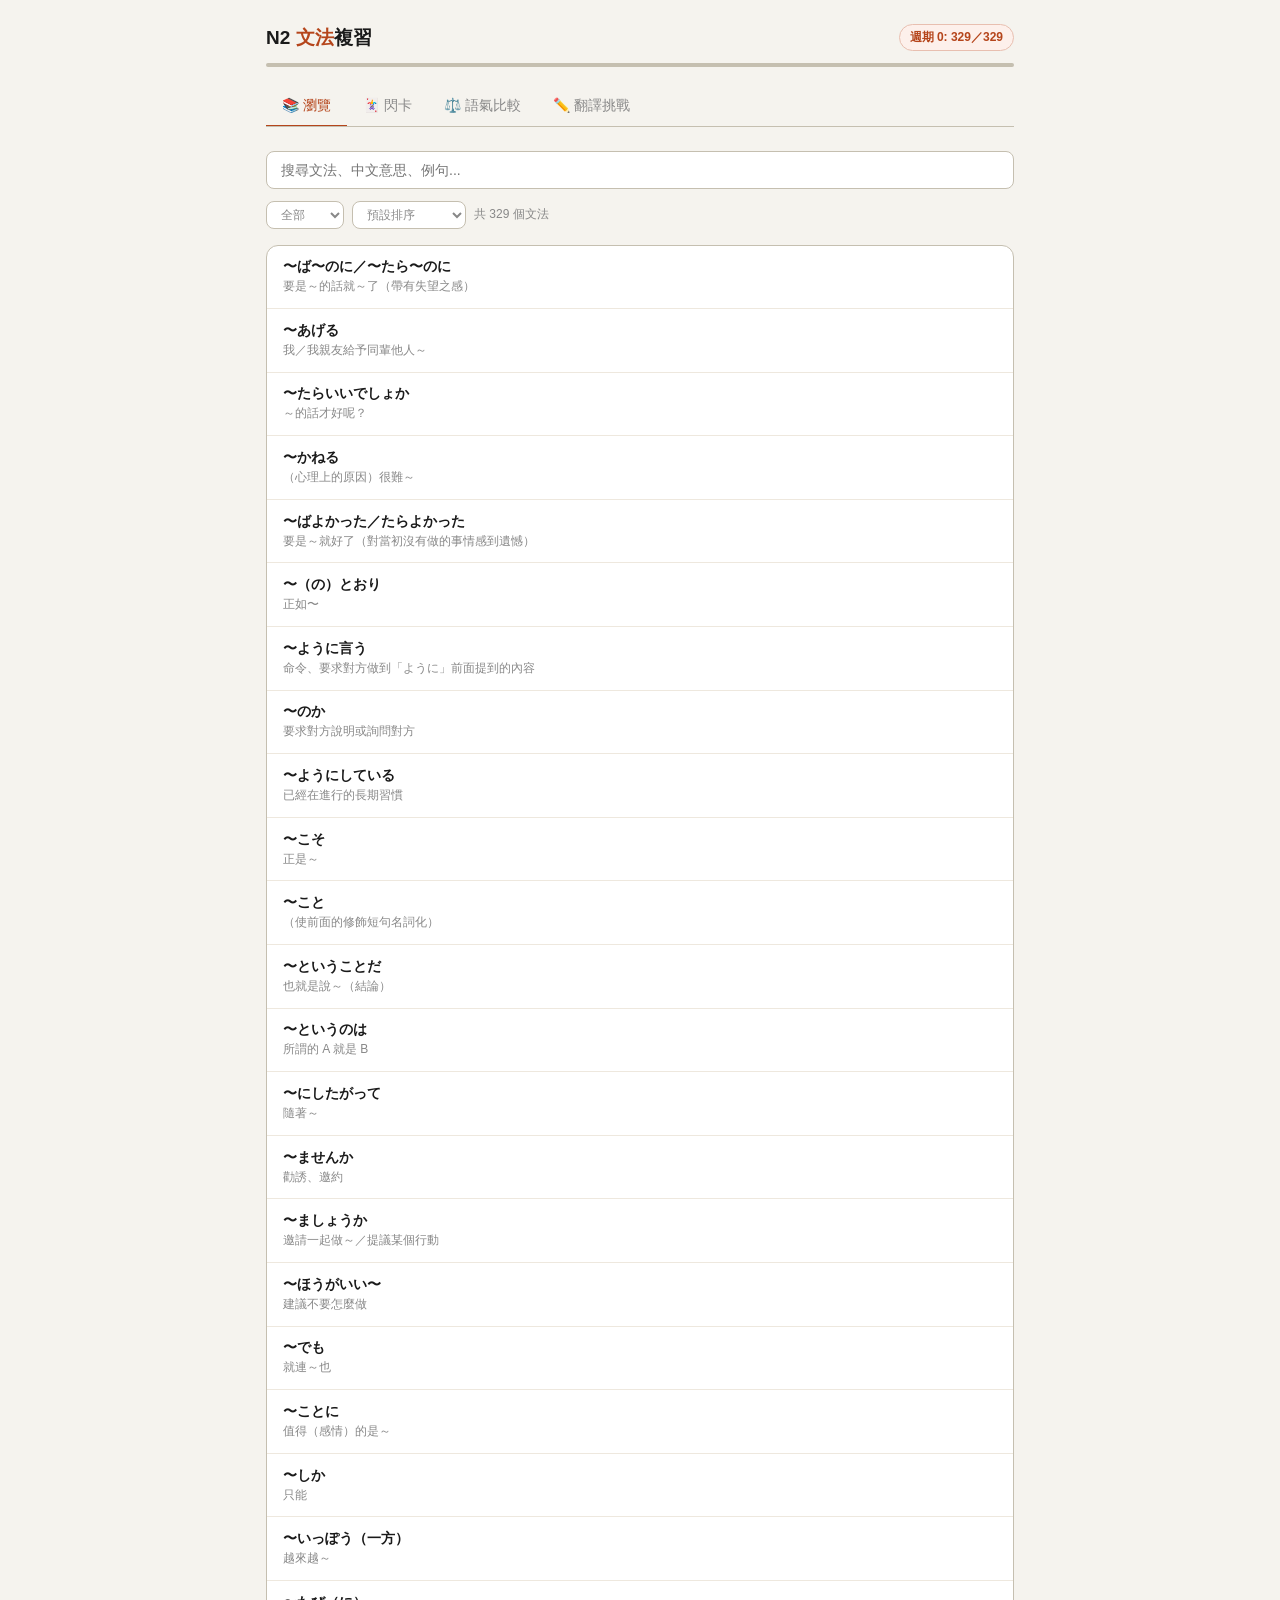
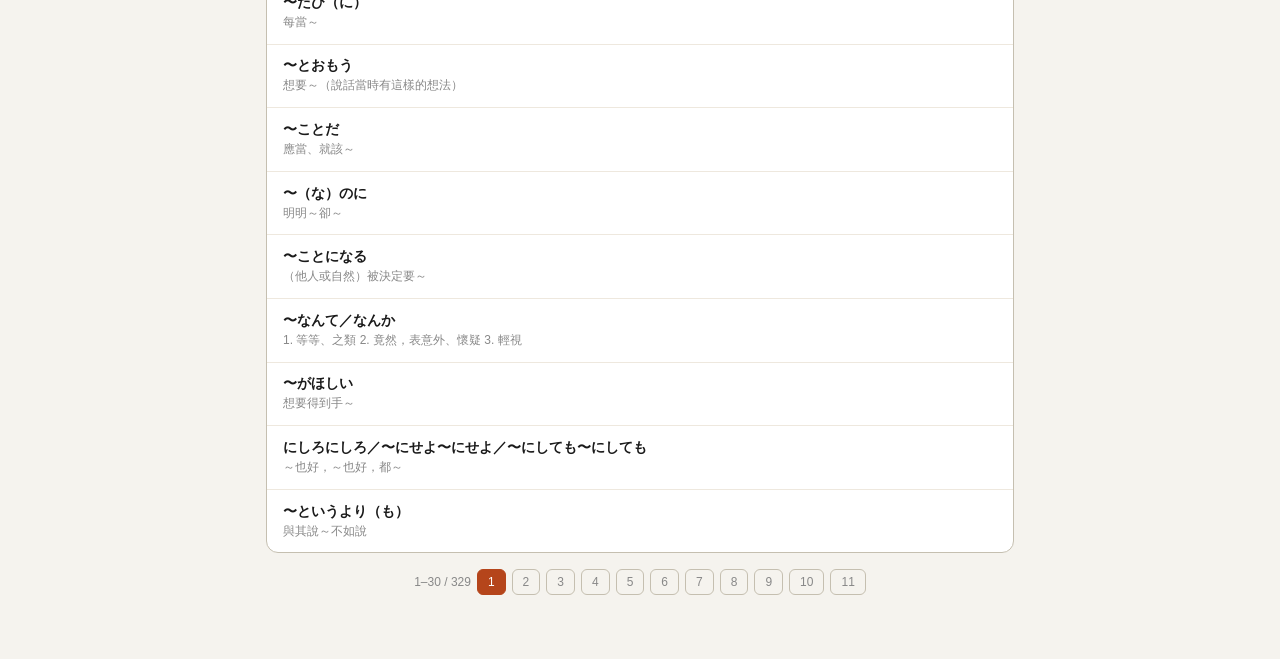
==== docs/index.html @ 13b5da2e "chore: move public to docs for ghpages" ====
<!doctype html>
<html lang="zh-TW">
  <head>
    <meta charset="UTF-8" />
    <meta name="viewport" content="width=device-width, initial-scale=1.0" />
    <title>JLPT N2 文法複習 - 瀏覽</title>
    <link rel="stylesheet" href="styles.css" />
  </head>
  <body>
    <div id="app"></div>
    <script src="../src/grammar-data.js"></script>
    <script src="../src/compare-pairs.js"></script>
    <script src="../src/shared-state.js"></script>
    <script src="../src/header-nav.js"></script>
    <script>
      const PAGE_SIZE = 30;
      let cycles = MemoryState.load();
      let searchQ = "";
      let filterMem = "all";
      let sortBy = "id"; // id, cycle_asc, cycle_desc
      let browseOffset = 0;
      let activeDetail = null;

      initHeaderNav("browse");
      updateProgress();

      function saveCycles() {
        MemoryState.save(cycles);
      }

      function getFiltered() {
        let filtered = GRAMMAR_DB.filter((g) => {
          const q = searchQ.toLowerCase();
          const matchQ =
            !q ||
            g.grammar.includes(q) ||
            g.meaning.includes(q) ||
            (g.example_zh || "").includes(q) ||
            (g.example_jp || "").includes(q);
          const cycle = MemoryState.getCycle(g.id, cycles);
          const matchMem =
            filterMem === "all" ||
            (filterMem === "yes" && cycle > 0) ||
            (filterMem === "no" && cycle === 0);
          return matchQ && matchMem;
        });

        // Sort by cycle
        if (sortBy === "cycle_asc") {
          filtered.sort((a, b) => {
            const cycleA = MemoryState.getCycle(a.id, cycles);
            const cycleB = MemoryState.getCycle(b.id, cycles);
            return cycleA - cycleB;
          });
        } else if (sortBy === "cycle_desc") {
          filtered.sort((a, b) => {
            const cycleA = MemoryState.getCycle(a.id, cycles);
            const cycleB = MemoryState.getCycle(b.id, cycles);
            return cycleB - cycleA;
          });
        }

        return filtered;
      }

      function renderBrowse() {
        if (activeDetail) {
          showDetail(activeDetail);
          return;
        }
        const el = document.getElementById("tab-content");
        const filtered = getFiltered();
        const totalPages = Math.ceil(filtered.length / PAGE_SIZE);
        const page = Math.floor(browseOffset / PAGE_SIZE);
        const slice = filtered.slice(browseOffset, browseOffset + PAGE_SIZE);

        el.innerHTML = `
    <div class="search-wrap">
      <input class="search-box" placeholder="搜尋文法、中文意思、例句..." oninput="searchQ=this.value;browseOffset=0;renderBrowse()" value="${searchQ.replace(/"/g, "&quot;")}">
      ${searchQ ? `<button class="search-clear" onclick="searchQ='';browseOffset=0;renderBrowse()">✕</button>` : ""}
    </div>
    <div class="filter-row">
      <select class="select-sm" onchange="filterMem=this.value;browseOffset=0;renderBrowse()">
        <option value="all" ${filterMem === "all" ? "selected" : ""}>全部</option>
        <option value="no" ${filterMem === "no" ? "selected" : ""}>未記住</option>
        <option value="yes" ${filterMem === "yes" ? "selected" : ""}>已記住</option>
      </select>
      <select class="select-sm" onchange="sortBy=this.value;browseOffset=0;renderBrowse()">
        <option value="id" ${sortBy === "id" ? "selected" : ""}>預設排序</option>
        <option value="cycle_asc" ${sortBy === "cycle_asc" ? "selected" : ""}>週期：低→高</option>
        <option value="cycle_desc" ${sortBy === "cycle_desc" ? "selected" : ""}>週期：高→低</option>
      </select>
      <span class="filter-count">共 ${filtered.length} 個文法</span>
    </div>
    <div class="card" style="padding:0;overflow:hidden">
      <div class="grammar-list">
        ${slice
          .map((g) => {
            const cycle = MemoryState.getCycle(g.id, cycles);
            return `
          <div class="grammar-item" onclick="activeDetail=${g.id};renderBrowse()">
            <div>
              <div class="grammar-item-name">${esc(g.grammar)}</div>
              <div class="grammar-item-meaning">${esc(g.meaning)}</div>
            </div>
            ${cycle > 0 ? `<span class="mem-badge">週期 ${cycle}</span>` : ""}
          </div>`;
          })
          .join("")}
      </div>
    </div>
    ${totalPages > 1 ? renderPager(page, totalPages, filtered.length) : ""}
  `;
      }

      function renderPager(page, total, count) {
        const start = page * PAGE_SIZE + 1;
        const end = Math.min((page + 1) * PAGE_SIZE, count);
        let btns = "";
        for (let i = 0; i < total; i++) {
          btns += `<button class="pager-btn ${i === page ? "active" : ""}" onclick="browseOffset=${i * PAGE_SIZE};renderBrowse()">${i + 1}</button>`;
        }
        return `<div class="pager"><span class="pager-info">${start}–${end} / ${count}</span>${btns}</div>`;
      }

      function showDetail(id) {
        const g = GRAMMAR_DB.find((x) => x.id === id);
        if (!g) return;
        const cycle = MemoryState.getCycle(id, cycles);
        document.getElementById("tab-content").innerHTML = `
    <button class="btn btn-ghost" onclick="activeDetail=null;renderBrowse()">← 返回列表</button>
    <div class="card" style="margin-top:.75rem">
      <div class="section-label">文法</div>
      <div class="grammar-title">${esc(g.grammar)}</div>
      <div class="meaning">${esc(g.meaning)}</div>
      <div class="tags">${g.prefix.map((p) => `<span class="tag">${esc(p)}</span>`).join("")}</div>
      ${g.supplement ? `<div class="supplement">${esc(g.supplement)}</div>` : ""}
      ${g.page ? `<div style="margin-top:.75rem;font-size:var(--font-xs);color:var(--color-text-muted)">文法比較辭典 p.${g.page}</div>` : ""}
    </div>
    <div class="card">
      <div class="section-label">例句</div>
      <div class="example-jp">${esc(g.example_jp)}</div>
      ${g.example_zh ? `<div class="example-zh">${esc(g.example_zh)}</div>` : ""}
    </div>
    <div style="display:flex;gap:var(--space-md);margin-top:1rem;flex-wrap:wrap">
      ${cycle > 0 ? `<button class="btn" onclick="forgetGrammar(${id})">忘記（- 週期）</button>` : ""}
      <button class="btn btn-primary" onclick="memorizeGrammar(${id})">記住（+ 週期）</button>
      ${cycle > 0 ? `<span style="font-size:var(--font-sm);color:var(--color-text-secondary);display:flex;align-items:center;margin-left:var(--space-md)">目前週期：<strong style="margin-left:var(--space-sm);color:var(--color-primary-500)">${cycle}</strong></span>` : ""}
    </div>
  `;
      }

      function memorizeGrammar(id) {
        cycles = MemoryState.incrementCycle(id, cycles);
        saveCycles();
        updateProgress();
        showDetail(id);
      }

      function forgetGrammar(id) {
        cycles = MemoryState.decrementCycle(id, cycles);
        saveCycles();
        updateProgress();
        showDetail(id);
      }

      function esc(s) {
        return String(s || "")
          .replace(/&/g, "&amp;")
          .replace(/</g, "&lt;")
          .replace(/>/g, "&gt;")
          .replace(/"/g, "&quot;");
      }

      updateProgress();
      renderBrowse();
    </script>
  </body>
</html>
---- docs/styles.css ----
/* Font Size Tokens (TailwindCSS aligned) */
:root {
  /* Font Sizes */
  --font-xs: 12px;
  --font-sm: 14px;
  --font-base: 16px;
  --font-lg: 18px;
  --font-xl: 20px;
  --font-3xl: 30px;

  /* Spacing Tokens */
  --space-sm: 4px;
  --space-md: 8px;
  --space-xl: 16px;
  --space-2xl: 24px;

  /* Colors - Neutral */
  --color-neutral-50: #faf8f4;
  --color-neutral-100: #f5f3ee;
  --color-neutral-200: #eee8de;
  --color-neutral-300: #e8e2d6;
  --color-neutral-400: #ddd8cc;
  --color-neutral-500: #c5bfb0;
  --color-neutral-600: #999;
  --color-neutral-700: #888;
  --color-neutral-800: #555;
  --color-neutral-900: #1a1a1a;

  /* Colors - Primary (Rust/Brown) */
  --color-primary-50: #fdf8f3;
  --color-primary-100: #fdf0eb;
  --color-primary-200: #f5d4c3;
  --color-primary-300: #e8bfb0;
  --color-primary-500: #b5451b;
  --color-primary-600: #9e3a17;

  /* Colors - Success (Green) */
  --color-success-50: #e8f5e9;
  --color-success-200: #c8e6c9;
  --color-success-500: #4caf50;
  --color-success-600: #2e7d32;
  --color-success-700: #1b5e20;

  /* Colors - Error (Red) */
  --color-error-50: #ffebee;
  --color-error-500: #ef5350;
  --color-error-700: #b71c1c;

  /* Colors - Base */
  --color-white: #fff;
  --color-black: #000;

  /* Special colors */
  --color-border: var(--color-neutral-500);
  --color-border-light: var(--color-neutral-200);
  --color-bg-primary: var(--color-white);
  --color-bg-secondary: var(--color-neutral-100);
  --color-text-primary: var(--color-neutral-900);
  --color-text-secondary: var(--color-neutral-700);
  --color-text-muted: var(--color-neutral-600);
}

* {
  box-sizing: border-box;
  margin: 0;
  padding: 0;
}
body {
  font-family: "Noto Sans TC", "Helvetica Neue", Arial, sans-serif;
  background: var(--color-neutral-100);
  color: var(--color-text-primary);
  min-height: 100vh;
}
#app {
  max-width: 780px;
  margin: 0 auto;
  padding: 1.5rem 1rem 4rem;
}
.header {
  display: flex;
  align-items: center;
  justify-content: space-between;
  margin-bottom: 0.75rem;
}
.logo {
  font-size: 19px;
  font-weight: 700;
  color: var(--color-text-primary);
}
.logo span {
  color: var(--color-primary-500);
}
.badge {
  font-size: var(--font-xs);
  background: var(--color-primary-100);
  color: var(--color-primary-500);
  padding: 4px 10px;
  border-radius: 20px;
  border: 1px solid var(--color-primary-300);
  font-weight: 600;
}
.progress-bar {
  height: 4px;
  background: var(--color-neutral-500);
  border-radius: 2px;
  overflow: hidden;
  margin-bottom: 1.25rem;
}
.progress-fill {
  height: 100%;
  background: var(--color-primary-500);
  border-radius: 2px;
  transition: width 0.4s;
}
.tabs {
  display: flex;
  border-bottom: 1.5px solid var(--color-neutral-500);
  margin-bottom: 1.5rem;
  overflow-x: auto;
  gap: 0;
}
.tab {
  padding: 10px 16px;
  font-size: var(--font-sm);
  cursor: pointer;
  border: none;
  background: none;
  color: var(--color-text-secondary);
  border-bottom: 2.5px solid transparent;
  margin-bottom: -1.5px;
  transition: all 0.15s;
  white-space: nowrap;
  font-weight: 500;
  font-family: inherit;
  text-decoration: none;
}
.tab.active {
  color: var(--color-primary-500);
  border-bottom-color: var(--color-primary-500);
}
.tab:hover:not(.active) {
  color: var(--color-neutral-800);
}
.card {
  background: var(--color-bg-primary);
  border: 1px solid var(--color-border);
  border-radius: 12px;
  padding: 1.25rem;
}
.card + .card {
  margin-top: 1rem;
}
.section-label {
  font-size: var(--font-xs);
  text-transform: uppercase;
  color: var(--color-text-muted);
  margin-bottom: 0.5rem;
  font-weight: 600;
}
.grammar-title {
  font-size: var(--font-2xl);
  font-weight: 700;
  color: var(--color-text-primary);
  margin-bottom: 0.4rem;
}
.meaning {
  font-size: var(--font-base);
  color: var(--color-primary-500);
  font-weight: 600;
  margin-bottom: 0.75rem;
}
.example-jp {
  font-size: 15px;
  color: var(--color-text-primary);
  line-height: 1.9;
  margin-bottom: 0.3rem;
}
.example-zh {
  font-size: var(--font-sm);
  color: var(--color-text-secondary);
  line-height: 1.6;
}
.tags {
  display: flex;
  gap: 5px;
  flex-wrap: wrap;
  margin-top: 0.75rem;
}
.tag {
  font-size: var(--font-xs);
  padding: 3px 9px;
  border-radius: 12px;
  background: var(--color-neutral-50);
  color: var(--color-text-secondary);
  border: 1px solid var(--color-border);
}
button {
  cursor: pointer;
  font-family: inherit;
}
.btn {
  padding: 8px 16px;
  border-radius: 8px;
  border: 1px solid var(--color-border);
  background: none;
  font-size: var(--font-sm);
  color: var(--color-text-secondary);
  transition: all 0.15s;
}
.btn:hover {
  background: var(--color-neutral-50);
  color: var(--color-text-primary);
}
.btn-primary {
  background: var(--color-primary-500);
  color: var(--color-white);
  border-color: var(--color-primary-500);
}
.btn-primary:hover {
  background: var(--color-primary-600);
  color: var(--color-white);
}
.btn-sm {
  padding: 5px 12px;
  font-size: var(--font-xs);
}
.btn-ghost {
  border-color: transparent;
  color: var(--color-primary-500);
  padding-left: 0;
}
.btn-ghost:hover {
  background: none;
  text-decoration: underline;
}
.search-wrap {
  position: relative;
  margin-bottom: 0.75rem;
}
.search-box {
  width: 100%;
  padding: 10px 36px 10px 14px;
  border-radius: 8px;
  border: 1px solid var(--color-border);
  background: var(--color-bg-primary);
  color: var(--color-text-primary);
  font-size: var(--font-sm);
  outline: none;
  font-family: inherit;
}
.search-box:focus {
  border-color: var(--color-primary-500);
}
.search-clear {
  position: absolute;
  right: 10px;
  top: 50%;
  transform: translateY(-50%);
  background: none;
  border: none;
  color: var(--color-neutral-500);
  font-size: var(--font-base);
  cursor: pointer;
  padding: 2px 6px;
}
.filter-row {
  display: flex;
  gap: 8px;
  align-items: center;
  margin-bottom: 1rem;
  flex-wrap: wrap;
}
.filter-count {
  font-size: var(--font-xs);
  color: var(--color-text-secondary);
}
.select-sm {
  padding: 5px 10px;
  border-radius: 8px;
  border: 1px solid var(--color-border);
  background: var(--color-bg-primary);
  color: var(--color-text-secondary);
  font-size: var(--font-xs);
  outline: none;
  font-family: inherit;
}
.grammar-list {
  display: flex;
  flex-direction: column;
}
.grammar-item {
  padding: 0.8rem 1rem;
  border-bottom: 1px solid var(--color-border-light);
  cursor: pointer;
  transition: background 0.1s;
  display: flex;
  align-items: center;
  justify-content: space-between;
  gap: 0.5rem;
}
.grammar-item:last-child {
  border-bottom: none;
}
.grammar-item:hover {
  background: var(--color-primary-50);
}
.grammar-item-name {
  font-size: var(--font-sm);
  font-weight: 700;
  color: var(--color-text-primary);
}
.grammar-item-meaning {
  font-size: var(--font-xs);
  color: var(--color-text-secondary);
  margin-top: 2px;
}
.mem-badge {
  font-size: 10px;
  padding: 2px 7px;
  border-radius: 10px;
  background: linear-gradient(135deg, var(--color-success-50) 0%, var(--color-success-200) 100%);
  color: var(--color-success-600);
  border: 1px solid var(--color-success-200);
  font-weight: 600;
  white-space: nowrap;
  flex-shrink: 0;
}
.supplement {
  margin-top: 0.75rem;
  font-size: var(--font-sm);
  color: var(--color-text-secondary);
  padding: 0.75rem 1rem;
  background: var(--color-neutral-50);
  border-radius: 8px;
  border-left: 3px solid var(--color-border);
  line-height: 1.7;
  white-space: pre-wrap;
}
/* flashcard */
.fc-card {
  background: var(--color-bg-primary);
  border: 1px solid var(--color-border);
  border-radius: 12px;
  padding: 2rem;
  margin-bottom: 1rem;
  display: flex;
  flex-direction: column;
  align-items: center;
  text-align: center;
}
.fc-body {
  width: 100%;
  margin-top: 1.25rem;
  position: relative;
}
.fc-answer {
  visibility: hidden;
  opacity: 0;
  pointer-events: none;
  transition: opacity 0.2s ease;
  text-align: left;
}
.fc-answer.open {
  visibility: visible;
  opacity: 1;
  pointer-events: auto;
}
.fc-btn-wrap {
  position: absolute;
  top: 0;
  left: 0;
  right: 0;
  display: flex;
  justify-content: center;
  transition: opacity 0.2s ease;
}
.fc-btn-wrap.hidden {
  opacity: 0;
  pointer-events: none;
}
.fc-divider {
  width: 100%;
  border: none;
  border-top: 1px solid var(--color-border-light);
  margin: 0 0 1.25rem 0;
}
/* grid */
.grid2 {
  display: grid;
  grid-template-columns: 1fr 1fr;
  gap: 10px;
  margin-bottom: 1rem;
}
@media (max-width: 500px) {
  .grid2 {
    grid-template-columns: 1fr;
  }
}
.stat {
  text-align: center;
  padding: 1rem 0.5rem;
  background: var(--color-bg-primary);
  border: 1px solid var(--color-border);
  border-radius: 10px;
}
.stat-num {
  font-size: var(--font-2xl);
  font-weight: 700;
  color: var(--color-text-primary);
}
.stat-label {
  font-size: var(--font-xs);
  color: var(--color-text-secondary);
  margin-top: 3px;
}
/* compare */
.compare-card {
  padding: 1rem;
  border-radius: 12px;
  border: 1px solid var(--color-border);
  background: var(--color-bg-primary);
}
.nuance-box {
  background: var(--color-primary-100);
  border-left: 3px solid var(--color-primary-500);
  padding: 0.75rem 1rem;
  border-radius: 0 8px 8px 0;
  font-size: var(--font-sm);
  color: var(--color-text-secondary);
  line-height: 1.7;
  margin-top: 0.75rem;
}
.select-input {
  padding: 8px 12px;
  border-radius: 8px;
  border: 1px solid var(--color-border);
  background: var(--color-bg-primary);
  color: var(--color-text-primary);
  font-size: var(--font-sm);
  outline: none;
  font-family: inherit;
  max-width: 100%;
}
/* quiz */
.quiz-option {
  display: block;
  width: 100%;
  padding: 12px 16px;
  border-radius: 8px;
  border: 1px solid var(--color-border);
  font-size: var(--font-sm);
  color: var(--color-text-secondary);
  margin-bottom: 8px;
  transition: all 0.15s;
  text-align: left;
  background: var(--color-bg-primary);
  font-family: inherit;
}
.quiz-option:hover:not(:disabled) {
  border-color: var(--color-primary-500);
  color: var(--color-text-primary);
  background: var(--color-primary-100);
}
.quiz-option.correct {
  background: var(--color-success-50);
  border-color: var(--color-success-500);
  color: var(--color-success-700);
  font-weight: 600;
}
.quiz-option.wrong {
  background: var(--color-error-50);
  border-color: var(--color-error-500);
  color: var(--color-error-700);
}
.quiz-option:disabled {
  cursor: default;
}
.result-box {
  background: var(--color-primary-100);
  border-left: 3px solid var(--color-primary-500);
  padding: 0.75rem 1rem;
  border-radius: 0 8px 8px 0;
  font-size: var(--font-sm);
  color: var(--color-text-secondary);
  line-height: 1.7;
  margin-top: 1rem;
}
/* pagination */
.pager {
  display: flex;
  gap: 6px;
  align-items: center;
  justify-content: center;
  margin-top: 1rem;
  flex-wrap: wrap;
}
.pager-btn {
  padding: 5px 10px;
  border-radius: 6px;
  border: 1px solid var(--color-border);
  background: none;
  font-size: var(--font-xs);
  color: var(--color-text-secondary);
  cursor: pointer;
  font-family: inherit;
}
.pager-btn:hover {
  background: var(--color-neutral-50);
}
.pager-btn.active {
  background: var(--color-primary-500);
  color: var(--color-white);
  border-color: var(--color-primary-500);
}
.pager-info {
  font-size: var(--font-xs);
  color: var(--color-text-secondary);
}
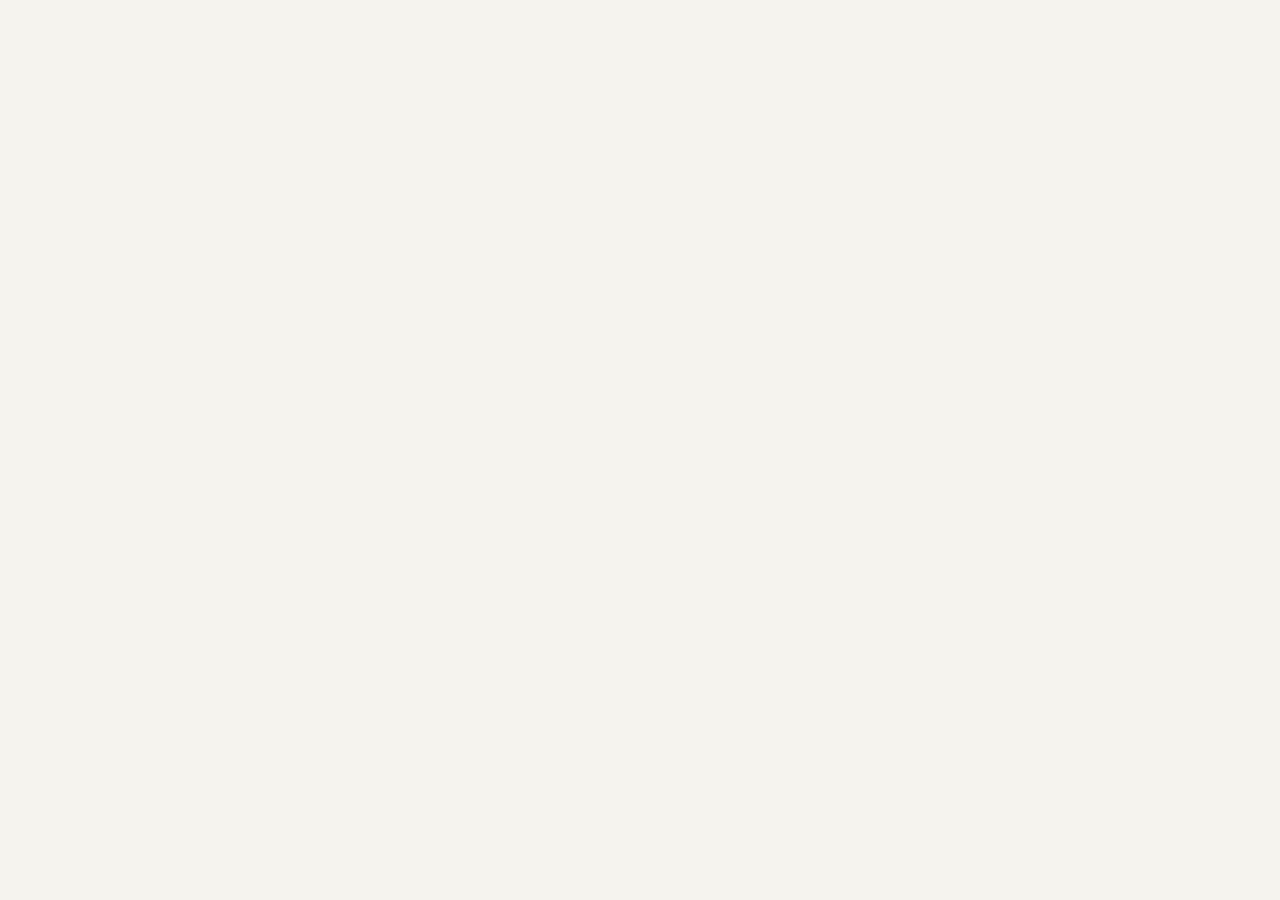
==== commit abd8ae26: "fix: fix incorrect route" ====
--- a/docs/index.html
+++ b/docs/index.html
@@ -8,10 +8,10 @@
   </head>
   <body>
     <div id="app"></div>
-    <script src="../src/grammar-data.js"></script>
-    <script src="../src/compare-pairs.js"></script>
-    <script src="../src/shared-state.js"></script>
-    <script src="../src/header-nav.js"></script>
+    <script src="/JLPT-grammar-reviewer/src/grammar-data.js"></script>
+    <script src="/JLPT-grammar-reviewer/src/compare-pairs.js"></script>
+    <script src="/JLPT-grammar-reviewer/src/shared-state.js"></script>
+    <script src="/JLPT-grammar-reviewer/src/header-nav.js"></script>
     <script>
       const PAGE_SIZE = 30;
       let cycles = MemoryState.load();
@@ -35,8 +35,8 @@
             !q ||
             g.grammar.includes(q) ||
             g.meaning.includes(q) ||
-            (g.example_zh || "").includes(q) ||
-            (g.example_jp || "").includes(q);
+            (g.examples[0]?.zh || "").includes(q) ||
+            (g.examples[0]?.jp || "").includes(q);
           const cycle = MemoryState.getCycle(g.id, cycles);
           const matchMem =
             filterMem === "all" ||
@@ -139,8 +139,8 @@
     </div>
     <div class="card">
       <div class="section-label">例句</div>
-      <div class="example-jp">${esc(g.example_jp)}</div>
-      ${g.example_zh ? `<div class="example-zh">${esc(g.example_zh)}</div>` : ""}
+      <div class="example-jp">${esc(g.examples[0]?.jp || "")}</div>
+      ${g.examples[0]?.zh ? `<div class="example-zh">${esc(g.examples[0].zh)}</div>` : ""}
     </div>
     <div style="display:flex;gap:var(--space-md);margin-top:1rem;flex-wrap:wrap">
       ${cycle > 0 ? `<button class="btn" onclick="forgetGrammar(${id})">忘記（- 週期）</button>` : ""}
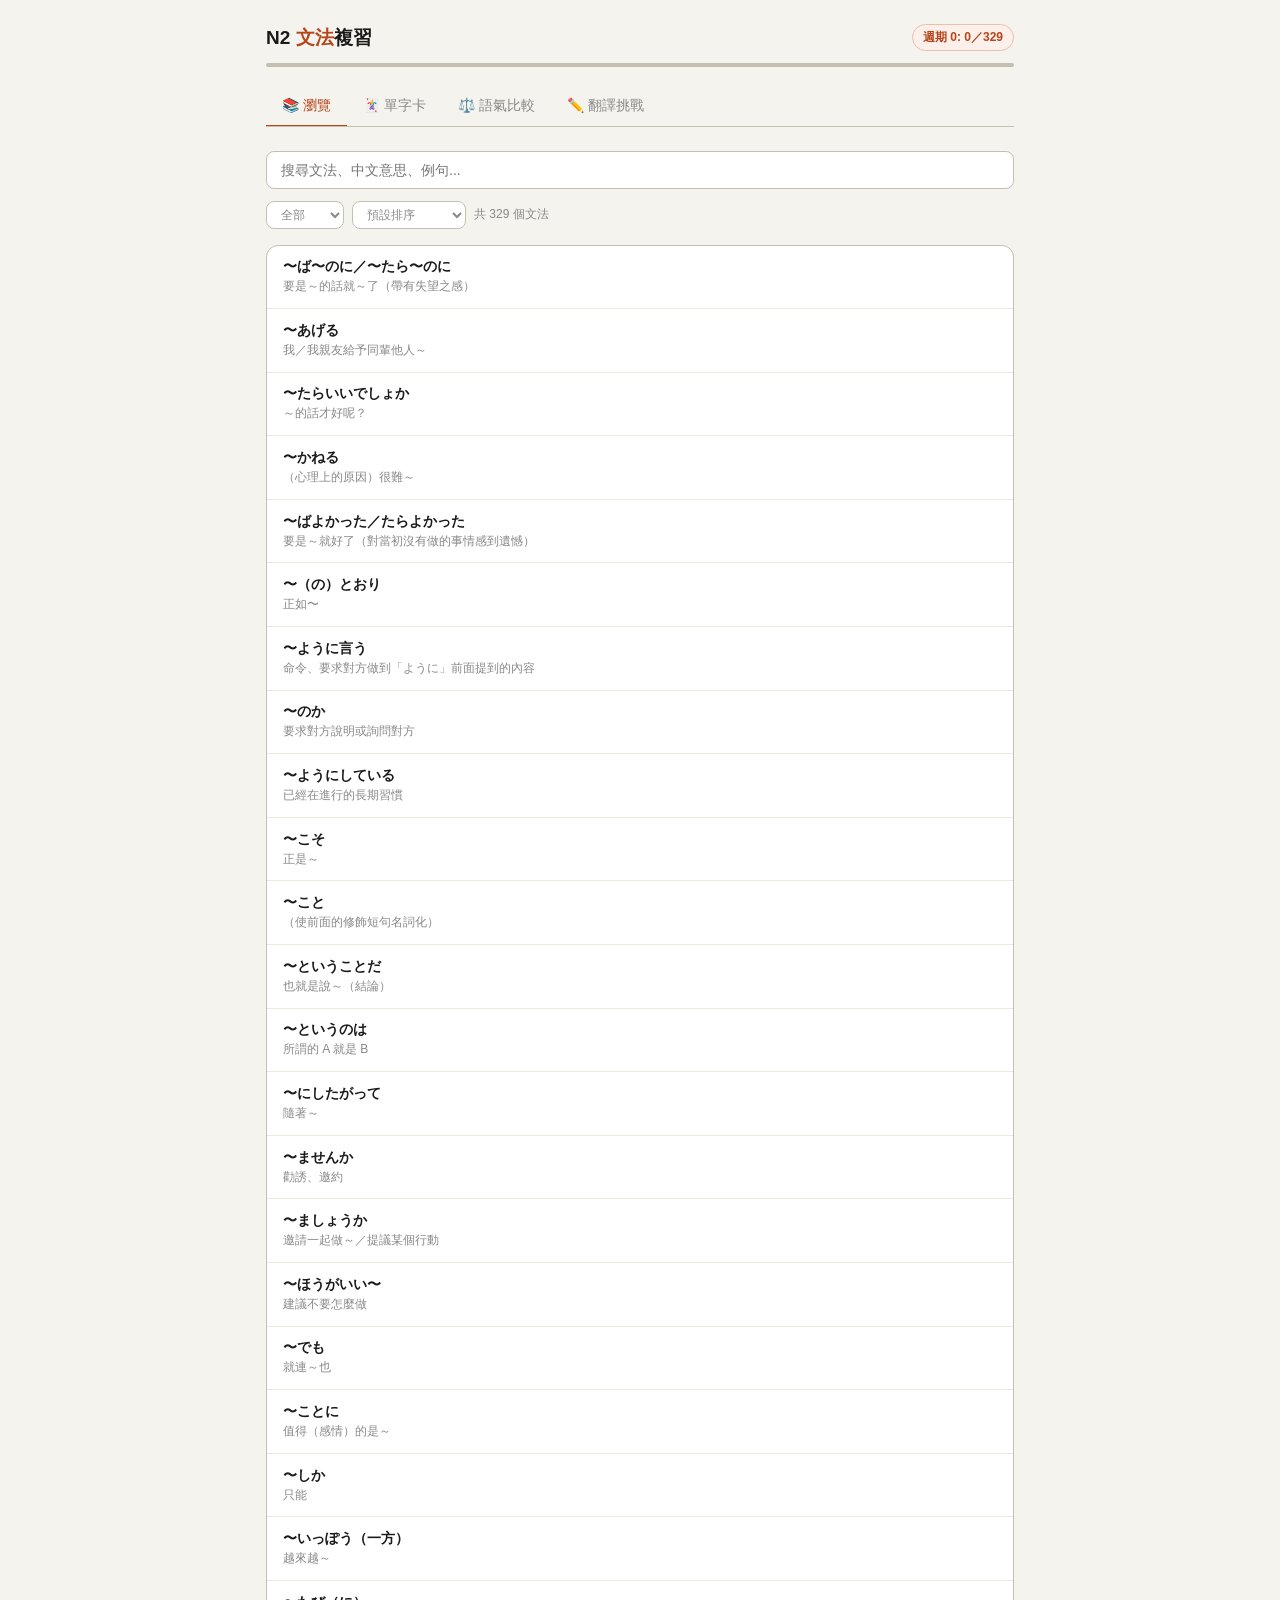
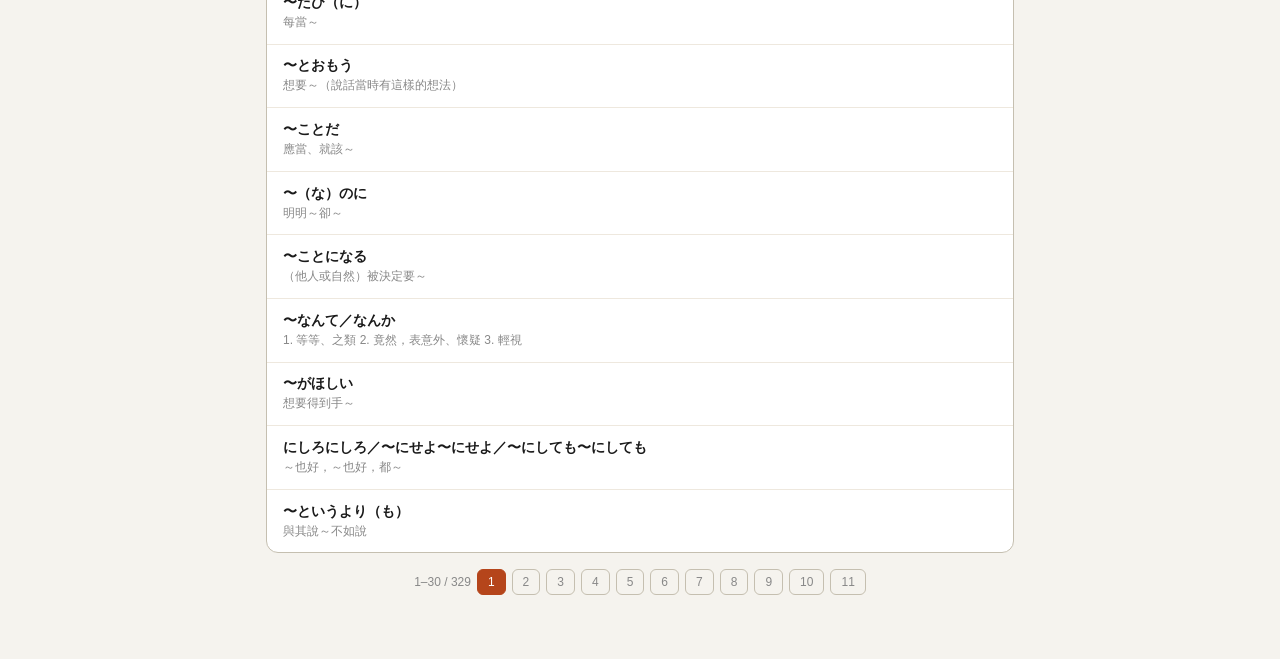
==== commit 3d514800: "chore: remove redundant src folder from root" ====
--- a/docs/index.html
+++ b/docs/index.html
@@ -8,10 +8,10 @@
   </head>
   <body>
     <div id="app"></div>
-    <script src="/JLPT-grammar-reviewer/src/grammar-data.js"></script>
-    <script src="/JLPT-grammar-reviewer/src/compare-pairs.js"></script>
-    <script src="/JLPT-grammar-reviewer/src/shared-state.js"></script>
-    <script src="/JLPT-grammar-reviewer/src/header-nav.js"></script>
+    <script src="./src/grammar-data.js"></script>
+    <script src="./src/compare-pairs.js"></script>
+    <script src="./src/shared-state.js"></script>
+    <script src="./src/header-nav.js"></script>
     <script>
       const PAGE_SIZE = 30;
       let cycles = MemoryState.load();
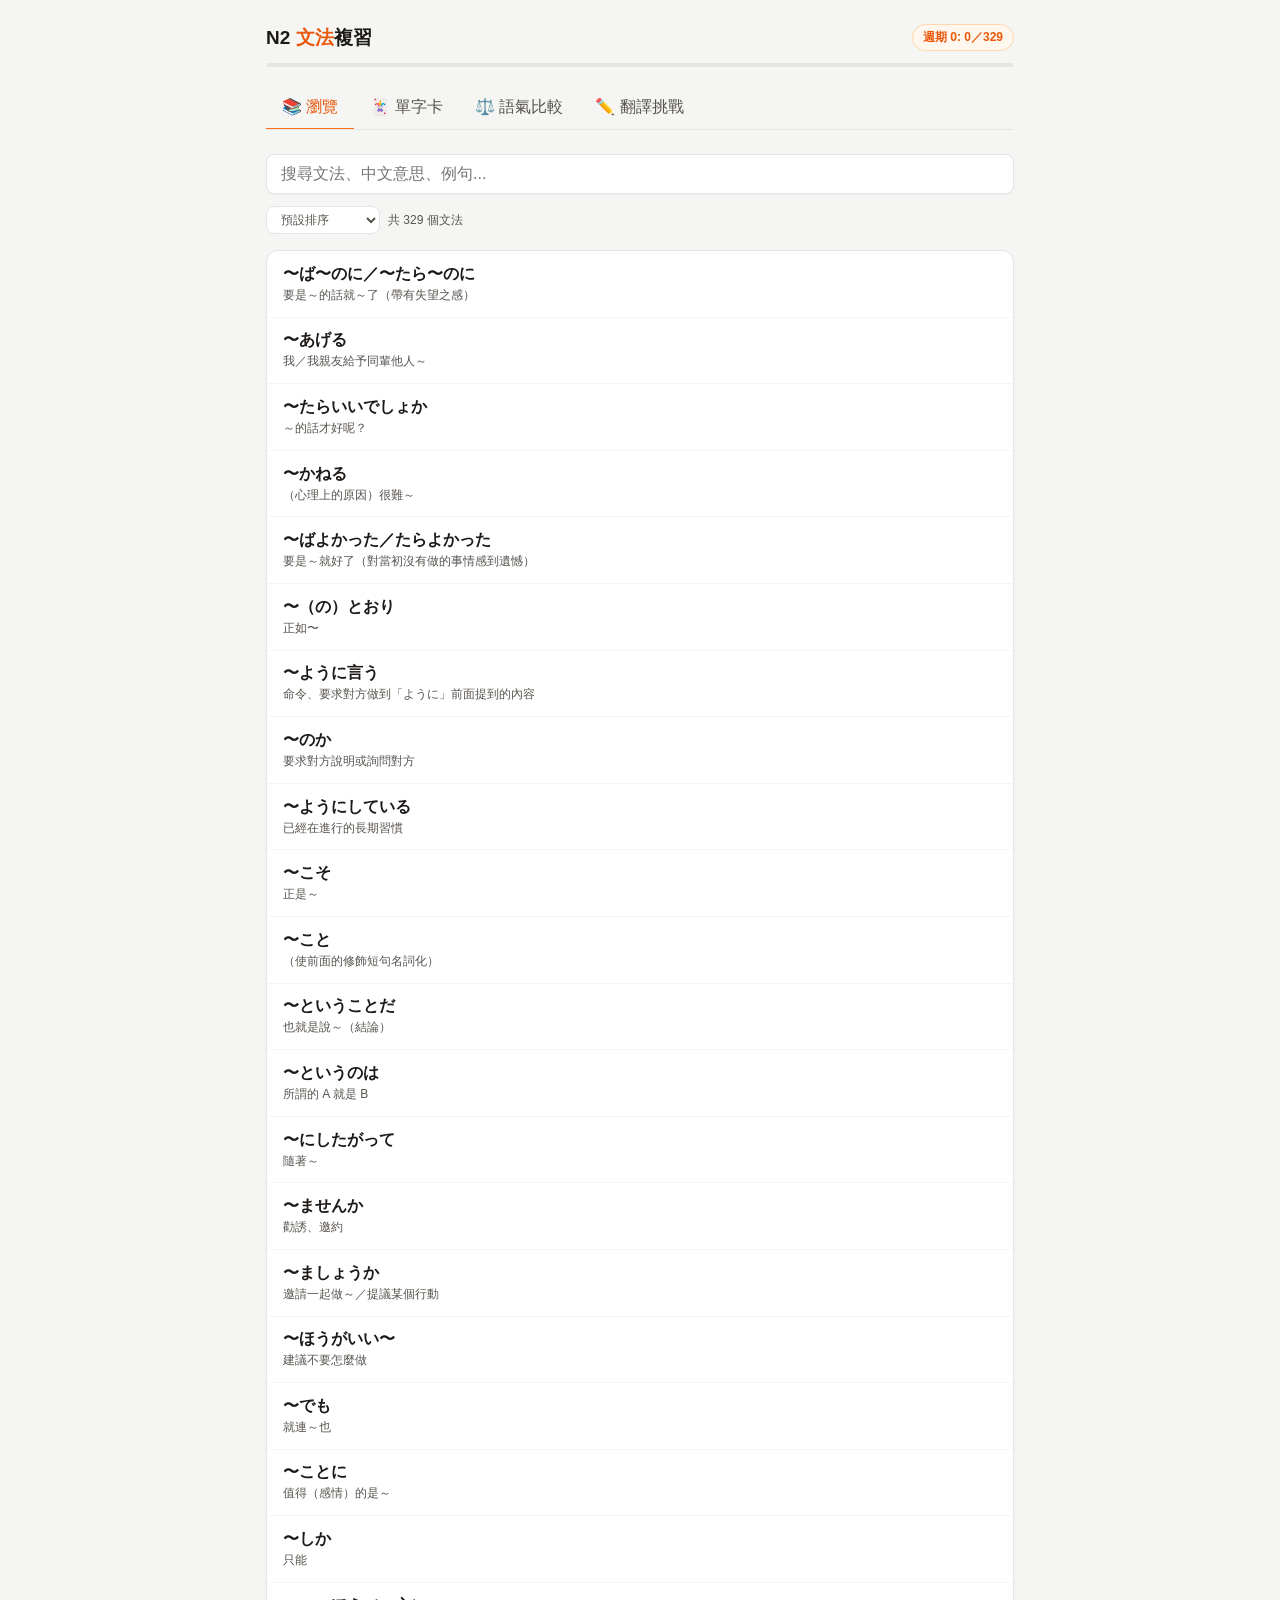
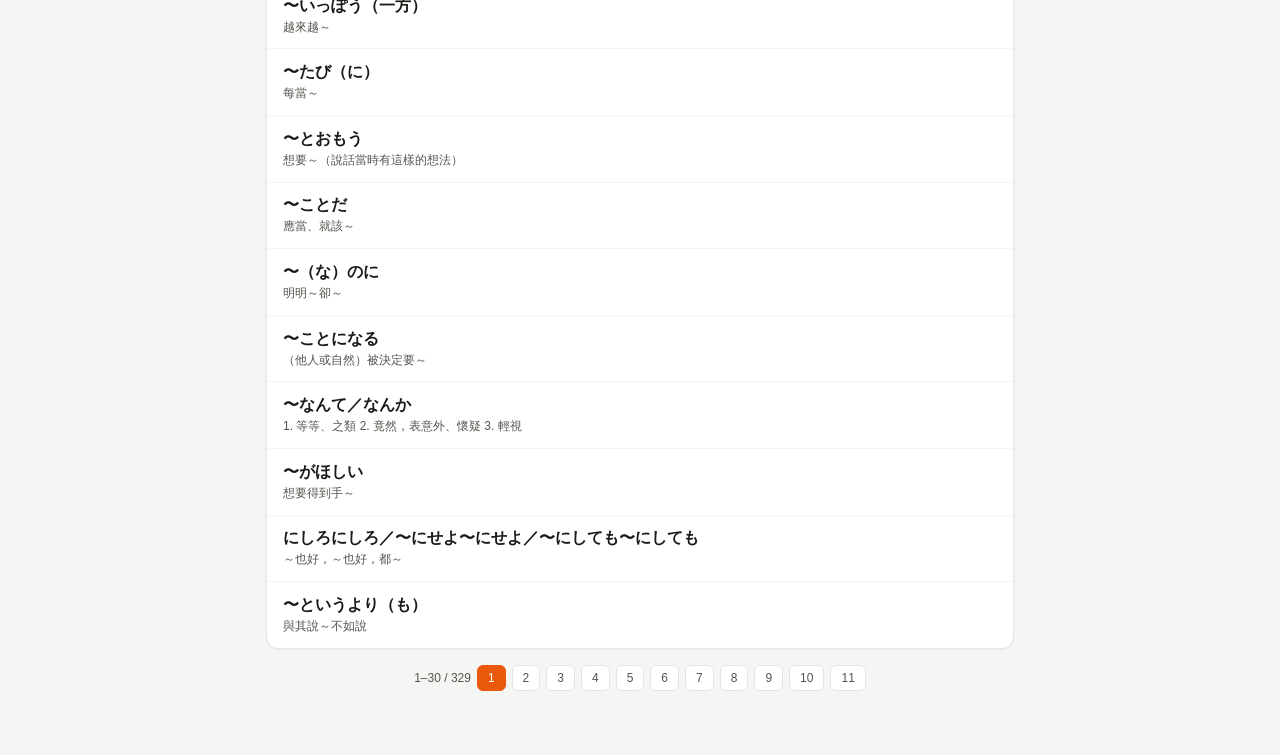
==== commit 6ca83fd8: "fix/fix-layout-issues" ====
--- a/docs/index.html
+++ b/docs/index.html
@@ -16,7 +16,6 @@
       const PAGE_SIZE = 30;
       let cycles = MemoryState.load();
       let searchQ = "";
-      let filterMem = "all";
       let sortBy = "id"; // id, cycle_asc, cycle_desc
       let browseOffset = 0;
       let activeDetail = null;
@@ -37,16 +36,15 @@
             g.meaning.includes(q) ||
             (g.examples[0]?.zh || "").includes(q) ||
             (g.examples[0]?.jp || "").includes(q);
-          const cycle = MemoryState.getCycle(g.id, cycles);
-          const matchMem =
-            filterMem === "all" ||
-            (filterMem === "yes" && cycle > 0) ||
-            (filterMem === "no" && cycle === 0);
-          return matchQ && matchMem;
+          return matchQ;
         });
 
-        // Sort by cycle
-        if (sortBy === "cycle_asc") {
+        // Sort
+        if (sortBy === "kana") {
+          filtered.sort((a, b) =>
+            a.grammar.localeCompare(b.grammar, "ja"),
+          );
+        } else if (sortBy === "cycle_asc") {
           filtered.sort((a, b) => {
             const cycleA = MemoryState.getCycle(a.id, cycles);
             const cycleB = MemoryState.getCycle(b.id, cycles);
@@ -68,30 +66,43 @@
           showDetail(activeDetail);
           return;
         }
-        const el = document.getElementById("tab-content");
+        // Only build the shell (search bar + controls) if not already present
+        if (!document.getElementById("browse-list")) {
+          document.getElementById("tab-content").innerHTML = `
+    <div class="search-wrap">
+      <input id="browse-search" class="search-box" placeholder="搜尋文法、中文意思、例句..."
+        oninput="searchQ=this.value;browseOffset=0;renderList()">
+      <button id="browse-clear" class="search-clear" style="display:none"
+        onclick="searchQ='';browseOffset=0;document.getElementById('browse-search').value='';renderList()">✕</button>
+    </div>
+    <div class="filter-row">
+      <select id="browse-sort" class="select-sm" onchange="sortBy=this.value;browseOffset=0;renderList()">
+        <option value="id">預設排序</option>
+        <option value="kana">日文字母順</option>
+        <option value="cycle_asc">週期：低→高</option>
+        <option value="cycle_desc">週期：高→低</option>
+      </select>
+      <span id="browse-count" class="filter-count"></span>
+    </div>
+    <div id="browse-list"></div>
+  `;
+          document.getElementById("browse-search").value = searchQ;
+          document.getElementById("browse-sort").value = sortBy;
+        }
+        renderList();
+      }
+
+      function renderList() {
         const filtered = getFiltered();
         const totalPages = Math.ceil(filtered.length / PAGE_SIZE);
         const page = Math.floor(browseOffset / PAGE_SIZE);
         const slice = filtered.slice(browseOffset, browseOffset + PAGE_SIZE);
 
-        el.innerHTML = `
-    <div class="search-wrap">
-      <input class="search-box" placeholder="搜尋文法、中文意思、例句..." oninput="searchQ=this.value;browseOffset=0;renderBrowse()" value="${searchQ.replace(/"/g, "&quot;")}">
-      ${searchQ ? `<button class="search-clear" onclick="searchQ='';browseOffset=0;renderBrowse()">✕</button>` : ""}
-    </div>
-    <div class="filter-row">
-      <select class="select-sm" onchange="filterMem=this.value;browseOffset=0;renderBrowse()">
-        <option value="all" ${filterMem === "all" ? "selected" : ""}>全部</option>
-        <option value="no" ${filterMem === "no" ? "selected" : ""}>未記住</option>
-        <option value="yes" ${filterMem === "yes" ? "selected" : ""}>已記住</option>
-      </select>
-      <select class="select-sm" onchange="sortBy=this.value;browseOffset=0;renderBrowse()">
-        <option value="id" ${sortBy === "id" ? "selected" : ""}>預設排序</option>
-        <option value="cycle_asc" ${sortBy === "cycle_asc" ? "selected" : ""}>週期：低→高</option>
-        <option value="cycle_desc" ${sortBy === "cycle_desc" ? "selected" : ""}>週期：高→低</option>
-      </select>
-      <span class="filter-count">共 ${filtered.length} 個文法</span>
-    </div>
+        document.getElementById("browse-count").textContent = `共 ${filtered.length} 個文法`;
+        const clearBtn = document.getElementById("browse-clear");
+        if (clearBtn) clearBtn.style.display = searchQ ? "" : "none";
+
+        document.getElementById("browse-list").innerHTML = `
     <div class="card" style="padding:0;overflow:hidden">
       <div class="grammar-list">
         ${slice
@@ -145,7 +156,7 @@
     <div style="display:flex;gap:var(--space-md);margin-top:1rem;flex-wrap:wrap">
       ${cycle > 0 ? `<button class="btn" onclick="forgetGrammar(${id})">忘記（- 週期）</button>` : ""}
       <button class="btn btn-primary" onclick="memorizeGrammar(${id})">記住（+ 週期）</button>
-      ${cycle > 0 ? `<span style="font-size:var(--font-sm);color:var(--color-text-secondary);display:flex;align-items:center;margin-left:var(--space-md)">目前週期：<strong style="margin-left:var(--space-sm);color:var(--color-primary-500)">${cycle}</strong></span>` : ""}
+      ${cycle > 0 ? `<span style="font-size:var(--font-base);color:var(--color-text-secondary);display:flex;align-items:center;margin-left:var(--space-md)">目前週期：<strong style="margin-left:var(--space-sm);color:var(--color-primary-500)">${cycle}</strong></span>` : ""}
     </div>
   `;
       }
--- a/docs/styles.css
+++ b/docs/styles.css
@@ -2,9 +2,7 @@
 :root {
   /* Font Sizes */
   --font-xs: 12px;
-  --font-sm: 14px;
   --font-base: 16px;
-  --font-lg: 18px;
   --font-xl: 20px;
   --font-3xl: 30px;
 
@@ -14,50 +12,62 @@
   --space-xl: 16px;
   --space-2xl: 24px;
 
-  /* Colors - Neutral */
-  --color-neutral-50: #faf8f4;
-  --color-neutral-100: #f5f3ee;
-  --color-neutral-200: #eee8de;
-  --color-neutral-300: #e8e2d6;
-  --color-neutral-400: #ddd8cc;
-  --color-neutral-500: #c5bfb0;
-  --color-neutral-600: #999;
-  --color-neutral-700: #888;
-  --color-neutral-800: #555;
-  --color-neutral-900: #1a1a1a;
-
-  /* Colors - Primary (Rust/Brown) */
-  --color-primary-50: #fdf8f3;
-  --color-primary-100: #fdf0eb;
-  --color-primary-200: #f5d4c3;
-  --color-primary-300: #e8bfb0;
-  --color-primary-500: #b5451b;
-  --color-primary-600: #9e3a17;
-
-  /* Colors - Success (Green) */
-  --color-success-50: #e8f5e9;
-  --color-success-200: #c8e6c9;
-  --color-success-500: #4caf50;
-  --color-success-600: #2e7d32;
-  --color-success-700: #1b5e20;
-
-  /* Colors - Error (Red) */
-  --color-error-50: #ffebee;
-  --color-error-500: #ef5350;
-  --color-error-700: #b71c1c;
+  /* Colors - Neutral (Tailwind Stone) */
+  --color-neutral-50: #fafaf9;
+  --color-neutral-100: #f5f5f4;
+  --color-neutral-200: #e7e5e4;
+  --color-neutral-300: #d6d3d1;
+  --color-neutral-400: #a8a29e;
+  --color-neutral-500: #78716c;
+  --color-neutral-600: #57534e;
+  --color-neutral-700: #44403c;
+  --color-neutral-800: #292524;
+  --color-neutral-900: #1c1917;
+
+  /* Colors - Primary (Tailwind Orange) */
+  --color-primary-50: #fff7ed;
+  --color-primary-100: #ffedd5;
+  --color-primary-200: #fed7aa;
+  --color-primary-300: #fdba74;
+  --color-primary-400: #fb923c;
+  --color-primary-500: #f97316;
+  --color-primary-600: #ea580c;
+  --color-primary-700: #c2410c;
+
+  /* Colors - Secondary (Tailwind Teal) */
+  --color-secondary-50: #f0fdfa;
+  --color-secondary-100: #ccfbf1;
+  --color-secondary-200: #99f6e4;
+  --color-secondary-300: #5eead4;
+  --color-secondary-400: #2dd4bf;
+  --color-secondary-500: #14b8a6;
+  --color-secondary-600: #0d9488;
+  --color-secondary-700: #0f766e;
+
+  /* Colors - Success (Tailwind Green) */
+  --color-success-50: #f0fdf4;
+  --color-success-200: #bbf7d0;
+  --color-success-500: #22c55e;
+  --color-success-600: #16a34a;
+  --color-success-700: #15803d;
+
+  /* Colors - Error (Tailwind Red) */
+  --color-error-50: #fef2f2;
+  --color-error-500: #ef4444;
+  --color-error-700: #b91c1c;
 
   /* Colors - Base */
   --color-white: #fff;
   --color-black: #000;
 
   /* Special colors */
-  --color-border: var(--color-neutral-500);
-  --color-border-light: var(--color-neutral-200);
+  --color-border: var(--color-neutral-200);
+  --color-border-light: var(--color-neutral-100);
   --color-bg-primary: var(--color-white);
-  --color-bg-secondary: var(--color-neutral-100);
+  --color-bg-secondary: var(--color-neutral-50);
   --color-text-primary: var(--color-neutral-900);
-  --color-text-secondary: var(--color-neutral-700);
-  --color-text-muted: var(--color-neutral-600);
+  --color-text-secondary: var(--color-neutral-600);
+  --color-text-muted: var(--color-neutral-400);
 }
 
 * {
@@ -88,20 +98,20 @@
   color: var(--color-text-primary);
 }
 .logo span {
-  color: var(--color-primary-500);
+  color: var(--color-primary-600);
 }
 .badge {
   font-size: var(--font-xs);
-  background: var(--color-primary-100);
-  color: var(--color-primary-500);
+  background: var(--color-primary-50);
+  color: var(--color-primary-600);
   padding: 4px 10px;
   border-radius: 20px;
-  border: 1px solid var(--color-primary-300);
+  border: 1px solid var(--color-primary-200);
   font-weight: 600;
 }
 .progress-bar {
   height: 4px;
-  background: var(--color-neutral-500);
+  background: var(--color-neutral-200);
   border-radius: 2px;
   overflow: hidden;
   margin-bottom: 1.25rem;
@@ -114,20 +124,27 @@
 }
 .tabs {
   display: flex;
-  border-bottom: 1.5px solid var(--color-neutral-500);
+  border-bottom: 1px solid var(--color-border);
   margin-bottom: 1.5rem;
   overflow-x: auto;
+  overflow-y: hidden;
+  overscroll-behavior-x: contain;
+  -webkit-overflow-scrolling: touch;
   gap: 0;
+  scrollbar-width: none;
+}
+.tabs::-webkit-scrollbar {
+  display: none;
 }
 .tab {
   padding: 10px 16px;
-  font-size: var(--font-sm);
+  font-size: var(--font-base);
   cursor: pointer;
   border: none;
   background: none;
   color: var(--color-text-secondary);
-  border-bottom: 2.5px solid transparent;
-  margin-bottom: -1.5px;
+  border-bottom: 2px solid transparent;
+  margin-bottom: -1px;
   transition: all 0.15s;
   white-space: nowrap;
   font-weight: 500;
@@ -135,17 +152,18 @@
   text-decoration: none;
 }
 .tab.active {
-  color: var(--color-primary-500);
+  color: var(--color-primary-600);
   border-bottom-color: var(--color-primary-500);
 }
 .tab:hover:not(.active) {
-  color: var(--color-neutral-800);
+  color: var(--color-neutral-700);
 }
 .card {
   background: var(--color-bg-primary);
   border: 1px solid var(--color-border);
   border-radius: 12px;
   padding: 1.25rem;
+  box-shadow: 0 1px 3px rgba(0, 0, 0, 0.04);
 }
 .card + .card {
   margin-top: 1rem;
@@ -156,6 +174,7 @@
   color: var(--color-text-muted);
   margin-bottom: 0.5rem;
   font-weight: 600;
+  letter-spacing: 0.05em;
 }
 .grammar-title {
   font-size: var(--font-2xl);
@@ -165,7 +184,7 @@
 }
 .meaning {
   font-size: var(--font-base);
-  color: var(--color-primary-500);
+  color: var(--color-primary-700);
   font-weight: 600;
   margin-bottom: 0.75rem;
 }
@@ -176,8 +195,8 @@
   margin-bottom: 0.3rem;
 }
 .example-zh {
-  font-size: var(--font-sm);
-  color: var(--color-text-secondary);
+  font-size: var(--font-base);
+  color: var(--color-neutral-400);
   line-height: 1.6;
 }
 .tags {
@@ -190,9 +209,9 @@
   font-size: var(--font-xs);
   padding: 3px 9px;
   border-radius: 12px;
-  background: var(--color-neutral-50);
-  color: var(--color-text-secondary);
-  border: 1px solid var(--color-border);
+  background: var(--color-primary-50);
+  color: var(--color-primary-600);
+  border: 1px solid var(--color-primary-100);
 }
 button {
   cursor: pointer;
@@ -202,23 +221,36 @@
   padding: 8px 16px;
   border-radius: 8px;
   border: 1px solid var(--color-border);
-  background: none;
-  font-size: var(--font-sm);
+  background: var(--color-bg-primary);
+  font-size: var(--font-base);
   color: var(--color-text-secondary);
   transition: all 0.15s;
 }
 .btn:hover {
   background: var(--color-neutral-50);
   color: var(--color-text-primary);
+  border-color: var(--color-neutral-300);
 }
 .btn-primary {
-  background: var(--color-primary-500);
-  color: var(--color-white);
-  border-color: var(--color-primary-500);
-}
-.btn-primary:hover {
   background: var(--color-primary-600);
   color: var(--color-white);
+  border-color: var(--color-primary-600);
+}
+.btn-primary:hover {
+  background: var(--color-primary-700);
+  color: var(--color-white);
+  border-color: var(--color-primary-700);
+}
+.btn-secondary {
+  background: var(--color-secondary-500);
+  color: var(--color-white);
+  border-color: var(--color-secondary-500);
+  text-decoration: none;
+}
+.btn-secondary:hover {
+  background: var(--color-secondary-600);
+  color: var(--color-white);
+  border-color: var(--color-secondary-600);
 }
 .btn-sm {
   padding: 5px 12px;
@@ -226,7 +258,8 @@
 }
 .btn-ghost {
   border-color: transparent;
-  color: var(--color-primary-500);
+  background: none;
+  color: var(--color-primary-600);
   padding-left: 0;
 }
 .btn-ghost:hover {
@@ -244,12 +277,14 @@
   border: 1px solid var(--color-border);
   background: var(--color-bg-primary);
   color: var(--color-text-primary);
-  font-size: var(--font-sm);
+  font-size: var(--font-base);
   outline: none;
   font-family: inherit;
+  box-shadow: 0 1px 2px rgba(0, 0, 0, 0.04);
 }
 .search-box:focus {
-  border-color: var(--color-primary-500);
+  border-color: var(--color-primary-400);
+  box-shadow: 0 0 0 3px var(--color-primary-100);
 }
 .search-clear {
   position: absolute;
@@ -258,7 +293,7 @@
   transform: translateY(-50%);
   background: none;
   border: none;
-  color: var(--color-neutral-500);
+  color: var(--color-neutral-400);
   font-size: var(--font-base);
   cursor: pointer;
   padding: 2px 6px;
@@ -305,7 +340,7 @@
   background: var(--color-primary-50);
 }
 .grammar-item-name {
-  font-size: var(--font-sm);
+  font-size: var(--font-base);
   font-weight: 700;
   color: var(--color-text-primary);
 }
@@ -318,7 +353,11 @@
   font-size: 10px;
   padding: 2px 7px;
   border-radius: 10px;
-  background: linear-gradient(135deg, var(--color-success-50) 0%, var(--color-success-200) 100%);
+  background: linear-gradient(
+    135deg,
+    var(--color-success-50) 0%,
+    var(--color-success-200) 100%
+  );
   color: var(--color-success-600);
   border: 1px solid var(--color-success-200);
   font-weight: 600;
@@ -327,12 +366,11 @@
 }
 .supplement {
   margin-top: 0.75rem;
-  font-size: var(--font-sm);
-  color: var(--color-text-secondary);
+  font-size: var(--font-xs);
+  color: var(--color-primary-500);
   padding: 0.75rem 1rem;
-  background: var(--color-neutral-50);
+  background: var(--color-primary-50);
   border-radius: 8px;
-  border-left: 3px solid var(--color-border);
   line-height: 1.7;
   white-space: pre-wrap;
 }
@@ -347,6 +385,7 @@
   flex-direction: column;
   align-items: center;
   text-align: center;
+  box-shadow: 0 1px 3px rgba(0, 0, 0, 0.04);
 }
 .fc-body {
   width: 100%;
@@ -402,6 +441,7 @@
   background: var(--color-bg-primary);
   border: 1px solid var(--color-border);
   border-radius: 10px;
+  box-shadow: 0 1px 3px rgba(0, 0, 0, 0.04);
 }
 .stat-num {
   font-size: var(--font-2xl);
@@ -419,13 +459,14 @@
   border-radius: 12px;
   border: 1px solid var(--color-border);
   background: var(--color-bg-primary);
+  box-shadow: 0 1px 3px rgba(0, 0, 0, 0.04);
 }
 .nuance-box {
-  background: var(--color-primary-100);
-  border-left: 3px solid var(--color-primary-500);
+  background: var(--color-primary-50);
+  border-left: 3px solid var(--color-primary-400);
   padding: 0.75rem 1rem;
   border-radius: 0 8px 8px 0;
-  font-size: var(--font-sm);
+  font-size: var(--font-base);
   color: var(--color-text-secondary);
   line-height: 1.7;
   margin-top: 0.75rem;
@@ -436,7 +477,7 @@
   border: 1px solid var(--color-border);
   background: var(--color-bg-primary);
   color: var(--color-text-primary);
-  font-size: var(--font-sm);
+  font-size: var(--font-base);
   outline: none;
   font-family: inherit;
   max-width: 100%;
@@ -448,7 +489,7 @@
   padding: 12px 16px;
   border-radius: 8px;
   border: 1px solid var(--color-border);
-  font-size: var(--font-sm);
+  font-size: var(--font-base);
   color: var(--color-text-secondary);
   margin-bottom: 8px;
   transition: all 0.15s;
@@ -457,9 +498,9 @@
   font-family: inherit;
 }
 .quiz-option:hover:not(:disabled) {
-  border-color: var(--color-primary-500);
-  color: var(--color-text-primary);
-  background: var(--color-primary-100);
+  border-color: var(--color-primary-300);
+  color: var(--color-text-primary);
+  background: var(--color-primary-50);
 }
 .quiz-option.correct {
   background: var(--color-success-50);
@@ -476,11 +517,11 @@
   cursor: default;
 }
 .result-box {
-  background: var(--color-primary-100);
-  border-left: 3px solid var(--color-primary-500);
+  background: var(--color-primary-50);
+  border-left: 3px solid var(--color-primary-400);
   padding: 0.75rem 1rem;
   border-radius: 0 8px 8px 0;
-  font-size: var(--font-sm);
+  font-size: var(--font-base);
   color: var(--color-text-secondary);
   line-height: 1.7;
   margin-top: 1rem;
@@ -498,7 +539,7 @@
   padding: 5px 10px;
   border-radius: 6px;
   border: 1px solid var(--color-border);
-  background: none;
+  background: var(--color-bg-primary);
   font-size: var(--font-xs);
   color: var(--color-text-secondary);
   cursor: pointer;
@@ -506,11 +547,12 @@
 }
 .pager-btn:hover {
   background: var(--color-neutral-50);
+  border-color: var(--color-neutral-300);
 }
 .pager-btn.active {
-  background: var(--color-primary-500);
+  background: var(--color-primary-600);
   color: var(--color-white);
-  border-color: var(--color-primary-500);
+  border-color: var(--color-primary-600);
 }
 .pager-info {
   font-size: var(--font-xs);
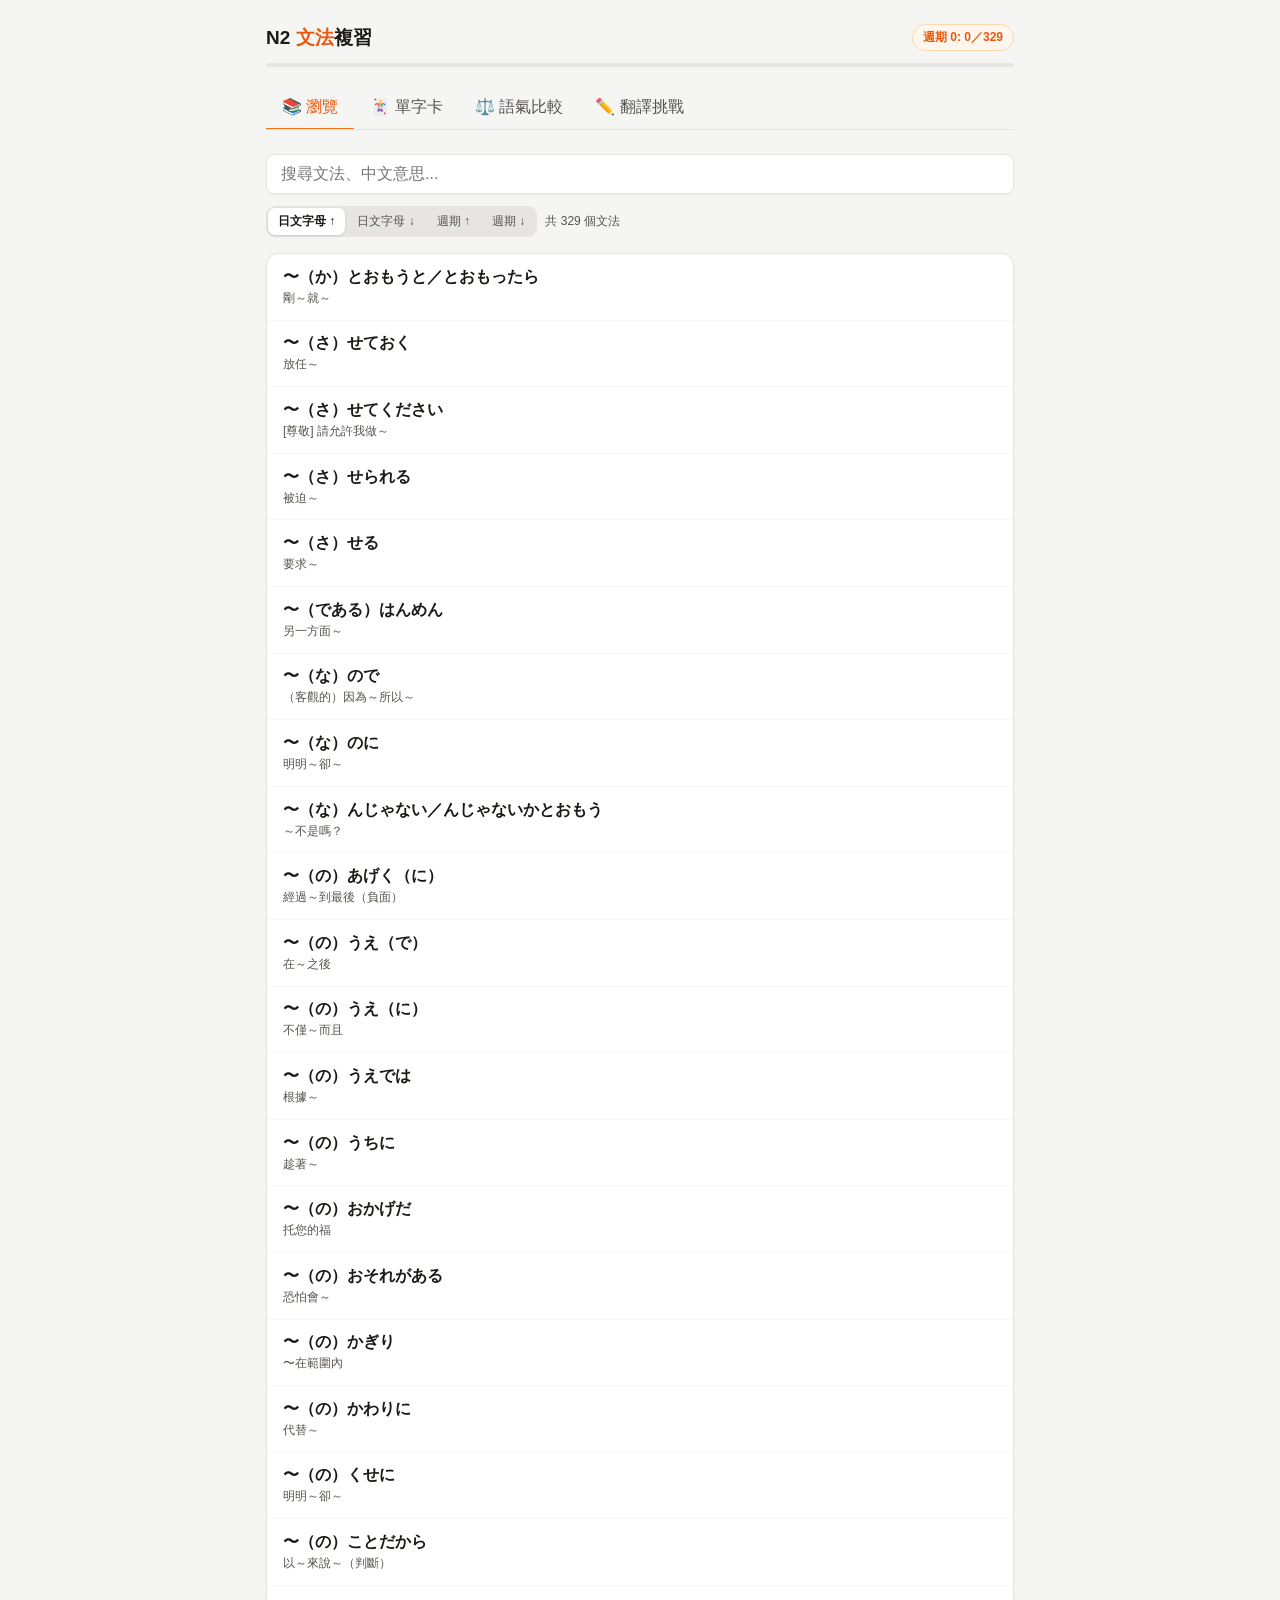
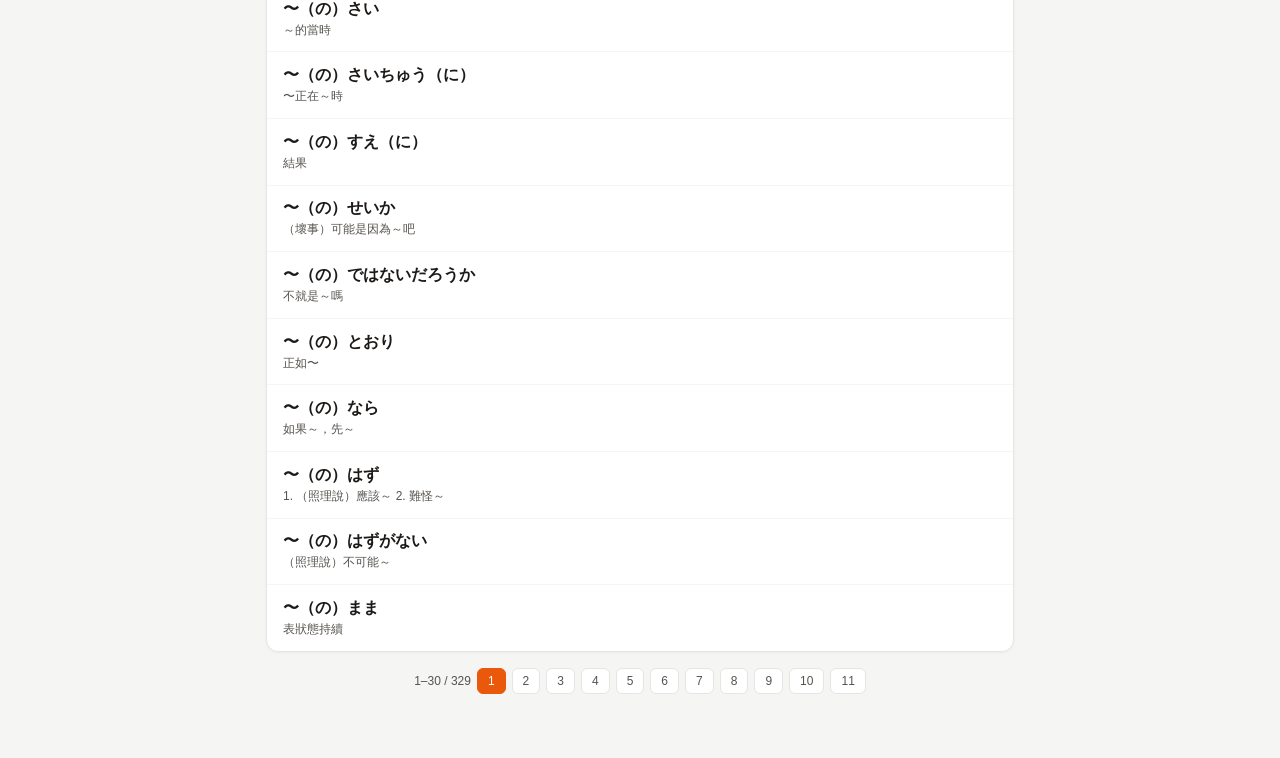
==== commit fdf95860: "feat: added sorting method" ====
--- a/docs/index.html
+++ b/docs/index.html
@@ -16,7 +16,7 @@
       const PAGE_SIZE = 30;
       let cycles = MemoryState.load();
       let searchQ = "";
-      let sortBy = "id"; // id, cycle_asc, cycle_desc
+      let sortBy = "kana_asc"; // kana_asc, kana_desc, cycle_asc, cycle_desc
       let browseOffset = 0;
       let activeDetail = null;
 
@@ -34,28 +34,27 @@
             !q ||
             g.grammar.includes(q) ||
             g.meaning.includes(q) ||
-            (g.examples[0]?.zh || "").includes(q) ||
-            (g.examples[0]?.jp || "").includes(q);
+            (g.examples[0]?.zh || "").includes(q);
           return matchQ;
         });
 
         // Sort
-        if (sortBy === "kana") {
-          filtered.sort((a, b) =>
-            a.grammar.localeCompare(b.grammar, "ja"),
+        if (sortBy === "kana_asc") {
+          filtered.sort((a, b) => a.grammar.localeCompare(b.grammar, "ja"));
+        } else if (sortBy === "kana_desc") {
+          filtered.sort((a, b) => b.grammar.localeCompare(a.grammar, "ja"));
+        } else if (sortBy === "cycle_asc") {
+          filtered.sort(
+            (a, b) =>
+              MemoryState.getCycle(a.id, cycles) -
+              MemoryState.getCycle(b.id, cycles),
           );
-        } else if (sortBy === "cycle_asc") {
-          filtered.sort((a, b) => {
-            const cycleA = MemoryState.getCycle(a.id, cycles);
-            const cycleB = MemoryState.getCycle(b.id, cycles);
-            return cycleA - cycleB;
-          });
         } else if (sortBy === "cycle_desc") {
-          filtered.sort((a, b) => {
-            const cycleA = MemoryState.getCycle(a.id, cycles);
-            const cycleB = MemoryState.getCycle(b.id, cycles);
-            return cycleB - cycleA;
-          });
+          filtered.sort(
+            (a, b) =>
+              MemoryState.getCycle(b.id, cycles) -
+              MemoryState.getCycle(a.id, cycles),
+          );
         }
 
         return filtered;
@@ -70,24 +69,23 @@
         if (!document.getElementById("browse-list")) {
           document.getElementById("tab-content").innerHTML = `
     <div class="search-wrap">
-      <input id="browse-search" class="search-box" placeholder="搜尋文法、中文意思、例句..."
+      <input id="browse-search" class="search-box" placeholder="搜尋文法、中文意思..."
         oninput="searchQ=this.value;browseOffset=0;renderList()">
       <button id="browse-clear" class="search-clear" style="display:none"
         onclick="searchQ='';browseOffset=0;document.getElementById('browse-search').value='';renderList()">✕</button>
     </div>
     <div class="filter-row">
-      <select id="browse-sort" class="select-sm" onchange="sortBy=this.value;browseOffset=0;renderList()">
-        <option value="id">預設排序</option>
-        <option value="kana">日文字母順</option>
-        <option value="cycle_asc">週期：低→高</option>
-        <option value="cycle_desc">週期：高→低</option>
-      </select>
+      <div class="sort-tabs" id="browse-sort-tabs">
+        <button class="sort-tab" data-sort="kana_asc" onclick="sortBy='kana_asc';browseOffset=0;renderList()">日文字母 ↑</button>
+        <button class="sort-tab" data-sort="kana_desc" onclick="sortBy='kana_desc';browseOffset=0;renderList()">日文字母 ↓</button>
+        <button class="sort-tab" data-sort="cycle_asc" onclick="sortBy='cycle_asc';browseOffset=0;renderList()">週期 ↑</button>
+        <button class="sort-tab" data-sort="cycle_desc" onclick="sortBy='cycle_desc';browseOffset=0;renderList()">週期 ↓</button>
+      </div>
       <span id="browse-count" class="filter-count"></span>
     </div>
     <div id="browse-list"></div>
   `;
           document.getElementById("browse-search").value = searchQ;
-          document.getElementById("browse-sort").value = sortBy;
         }
         renderList();
       }
@@ -98,7 +96,13 @@
         const page = Math.floor(browseOffset / PAGE_SIZE);
         const slice = filtered.slice(browseOffset, browseOffset + PAGE_SIZE);
 
-        document.getElementById("browse-count").textContent = `共 ${filtered.length} 個文法`;
+        document.getElementById("browse-count").textContent =
+          `共 ${filtered.length} 個文法`;
+        document
+          .querySelectorAll("#browse-sort-tabs .sort-tab")
+          .forEach((btn) => {
+            btn.classList.toggle("active", btn.dataset.sort === sortBy);
+          });
         const clearBtn = document.getElementById("browse-clear");
         if (clearBtn) clearBtn.style.display = searchQ ? "" : "none";
 
--- a/docs/styles.css
+++ b/docs/styles.css
@@ -318,6 +318,32 @@
   font-size: var(--font-xs);
   outline: none;
   font-family: inherit;
+}
+.sort-tabs {
+  display: flex;
+  background: var(--color-neutral-200);
+  border-radius: 9px;
+  padding: 2px;
+  gap: 2px;
+}
+.sort-tab {
+  flex: 1;
+  padding: 5px 10px;
+  border: none;
+  background: transparent;
+  border-radius: 7px;
+  font-size: var(--font-xs);
+  color: var(--color-text-secondary);
+  font-weight: 500;
+  transition: background 0.15s, color 0.15s, box-shadow 0.15s;
+  white-space: nowrap;
+  font-family: inherit;
+}
+.sort-tab.active {
+  background: var(--color-white);
+  color: var(--color-text-primary);
+  font-weight: 600;
+  box-shadow: 0 1px 3px rgba(0, 0, 0, 0.12);
 }
 .grammar-list {
   display: flex;
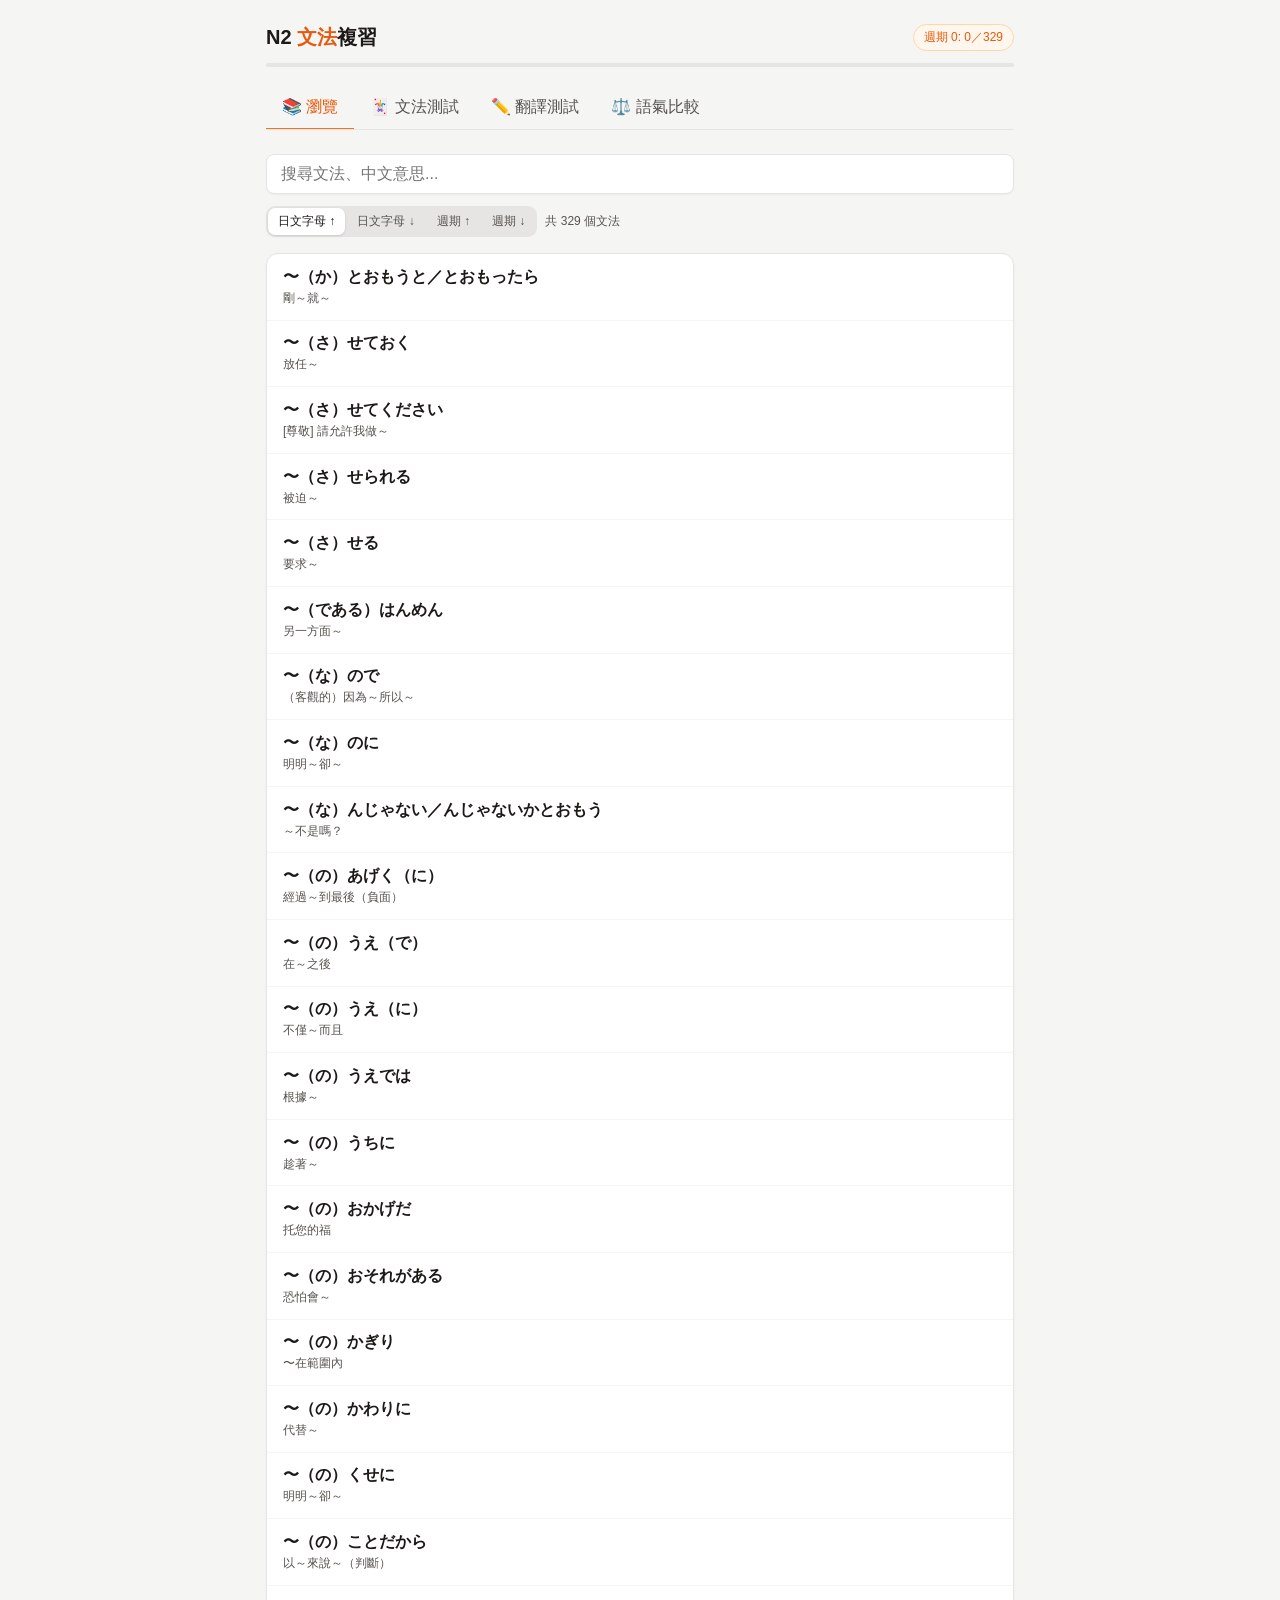
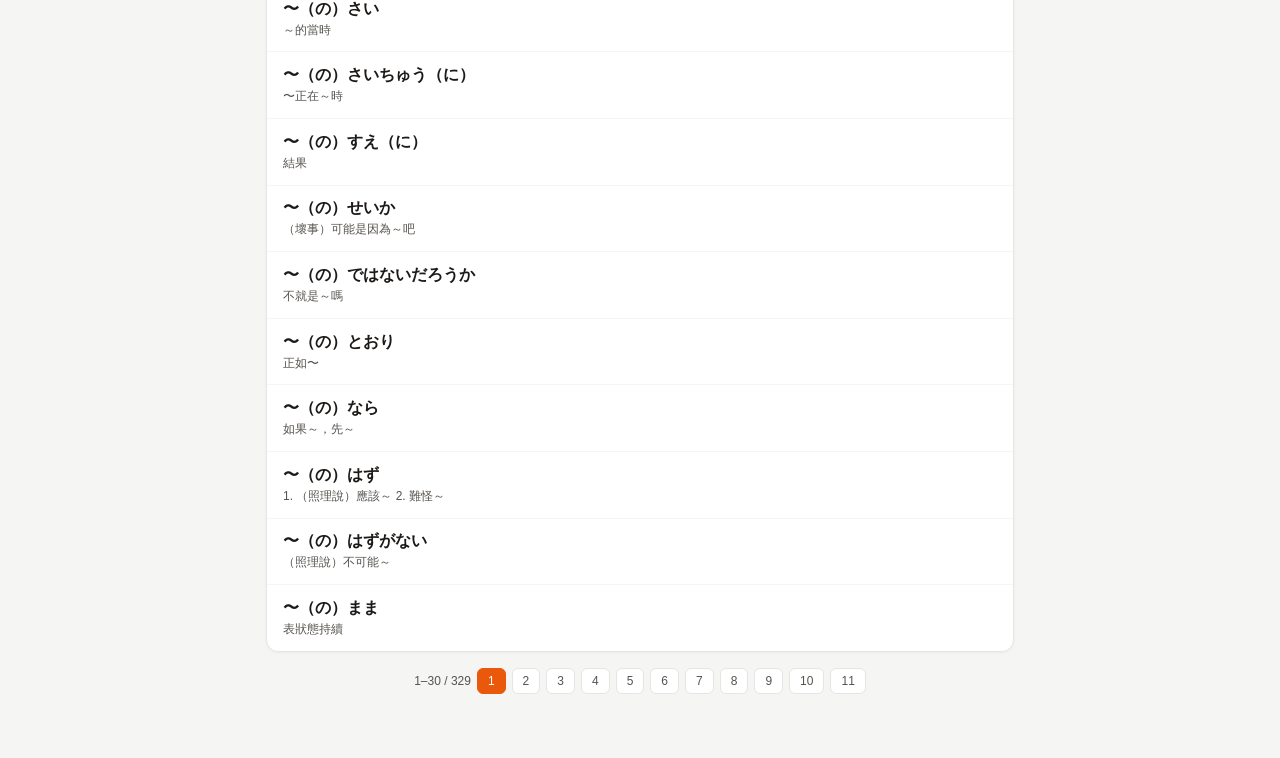
==== commit 4cd39ed2: "feat: added quiz report" ====
--- a/docs/index.html
+++ b/docs/index.html
@@ -118,7 +118,7 @@
               <div class="grammar-item-name">${esc(g.grammar)}</div>
               <div class="grammar-item-meaning">${esc(g.meaning)}</div>
             </div>
-            ${cycle > 0 ? `<span class="mem-badge">週期 ${cycle}</span>` : ""}
+            ${cycle > 0 ? `<span class="cycle-badge">週期 ${cycle}</span>` : ""}
           </div>`;
           })
           .join("")}
@@ -157,26 +157,8 @@
       <div class="example-jp">${esc(g.examples[0]?.jp || "")}</div>
       ${g.examples[0]?.zh ? `<div class="example-zh">${esc(g.examples[0].zh)}</div>` : ""}
     </div>
-    <div style="display:flex;gap:var(--space-md);margin-top:1rem;flex-wrap:wrap">
-      ${cycle > 0 ? `<button class="btn" onclick="forgetGrammar(${id})">忘記（- 週期）</button>` : ""}
-      <button class="btn btn-primary" onclick="memorizeGrammar(${id})">記住（+ 週期）</button>
-      ${cycle > 0 ? `<span style="font-size:var(--font-base);color:var(--color-text-secondary);display:flex;align-items:center;margin-left:var(--space-md)">目前週期：<strong style="margin-left:var(--space-sm);color:var(--color-primary-500)">${cycle}</strong></span>` : ""}
-    </div>
+    ${cycle > 0 ? `<div style="margin-top:1rem;font-size:var(--font-base);color:var(--color-text-secondary)">目前週期：<strong style="color:var(--color-primary-500)">${cycle}</strong></div>` : ""}
   `;
-      }
-
-      function memorizeGrammar(id) {
-        cycles = MemoryState.incrementCycle(id, cycles);
-        saveCycles();
-        updateProgress();
-        showDetail(id);
-      }
-
-      function forgetGrammar(id) {
-        cycles = MemoryState.decrementCycle(id, cycles);
-        saveCycles();
-        updateProgress();
-        showDetail(id);
       }
 
       function esc(s) {
--- a/docs/styles.css
+++ b/docs/styles.css
@@ -5,6 +5,10 @@
   --font-base: 16px;
   --font-xl: 20px;
   --font-3xl: 30px;
+
+  /* Line Height Tokens */
+  --line-height-normal: 1.6;
+  --line-height-relaxed: 1.8;
 
   /* Spacing Tokens */
   --space-sm: 4px;
@@ -93,7 +97,7 @@
   margin-bottom: 0.75rem;
 }
 .logo {
-  font-size: 19px;
+  font-size: var(--font-xl);
   font-weight: 700;
   color: var(--color-text-primary);
 }
@@ -107,7 +111,6 @@
   padding: 4px 10px;
   border-radius: 20px;
   border: 1px solid var(--color-primary-200);
-  font-weight: 600;
 }
 .progress-bar {
   height: 4px;
@@ -173,8 +176,7 @@
   text-transform: uppercase;
   color: var(--color-text-muted);
   margin-bottom: 0.5rem;
-  font-weight: 600;
-  letter-spacing: 0.05em;
+  letter-spacing: 0;
 }
 .grammar-title {
   font-size: var(--font-2xl);
@@ -189,15 +191,15 @@
   margin-bottom: 0.75rem;
 }
 .example-jp {
-  font-size: 15px;
-  color: var(--color-text-primary);
-  line-height: 1.9;
-  margin-bottom: 0.3rem;
+  font-size: var(--font-base);
+  color: var(--color-text-primary);
+  line-height: var(--line-height-relaxed);
+  margin-bottom: var(--space-sm);
 }
 .example-zh {
   font-size: var(--font-base);
   color: var(--color-neutral-400);
-  line-height: 1.6;
+  line-height: var(--line-height-relaxed);
 }
 .tags {
   display: flex;
@@ -263,8 +265,9 @@
   padding-left: 0;
 }
 .btn-ghost:hover {
+  border-color: transparent;
   background: none;
-  text-decoration: underline;
+  color: var(--color-primary-700);
 }
 .search-wrap {
   position: relative;
@@ -334,15 +337,16 @@
   border-radius: 7px;
   font-size: var(--font-xs);
   color: var(--color-text-secondary);
-  font-weight: 500;
-  transition: background 0.15s, color 0.15s, box-shadow 0.15s;
+  transition:
+    background 0.15s,
+    color 0.15s,
+    box-shadow 0.15s;
   white-space: nowrap;
   font-family: inherit;
 }
 .sort-tab.active {
   background: var(--color-white);
   color: var(--color-text-primary);
-  font-weight: 600;
   box-shadow: 0 1px 3px rgba(0, 0, 0, 0.12);
 }
 .grammar-list {
@@ -375,8 +379,8 @@
   color: var(--color-text-secondary);
   margin-top: 2px;
 }
-.mem-badge {
-  font-size: 10px;
+.cycle-badge {
+  font-size: var(--font-xs);
   padding: 2px 7px;
   border-radius: 10px;
   background: linear-gradient(
@@ -386,22 +390,21 @@
   );
   color: var(--color-success-600);
   border: 1px solid var(--color-success-200);
-  font-weight: 600;
   white-space: nowrap;
   flex-shrink: 0;
 }
 .supplement {
-  margin-top: 0.75rem;
+  margin-top: var(--space-2xl);
   font-size: var(--font-xs);
   color: var(--color-primary-500);
   padding: 0.75rem 1rem;
-  background: var(--color-primary-50);
+  background: var(--color-white);
   border-radius: 8px;
-  line-height: 1.7;
+  line-height: var(--line-height-normal);
   white-space: pre-wrap;
 }
-/* flashcard */
-.fc-card {
+/* question card */
+.question-card {
   background: var(--color-bg-primary);
   border: 1px solid var(--color-border);
   border-radius: 12px;
@@ -413,43 +416,53 @@
   text-align: center;
   box-shadow: 0 1px 3px rgba(0, 0, 0, 0.04);
 }
-.fc-body {
+.question-card .tags {
+  justify-content: center;
+}
+.question-grammar {
+  font-size: var(--font-3xl);
+  font-weight: 700;
+  color: var(--color-text-primary);
+  margin: 1rem 0;
+}
+.question-options {
   width: 100%;
-  margin-top: 1.25rem;
-  position: relative;
-}
-.fc-answer {
-  visibility: hidden;
-  opacity: 0;
-  pointer-events: none;
-  transition: opacity 0.2s ease;
-  text-align: left;
-}
-.fc-answer.open {
-  visibility: visible;
-  opacity: 1;
-  pointer-events: auto;
-}
-.fc-btn-wrap {
-  position: absolute;
-  top: 0;
-  left: 0;
-  right: 0;
-  display: flex;
-  justify-content: center;
-  transition: opacity 0.2s ease;
-}
-.fc-btn-wrap.hidden {
-  opacity: 0;
-  pointer-events: none;
-}
-.fc-divider {
-  width: 100%;
-  border: none;
-  border-top: 1px solid var(--color-border-light);
-  margin: 0 0 1.25rem 0;
-}
-/* grid */
+  margin-top: 1.5rem;
+}
+/* answer feedback */
+.answer-feedback {
+  margin-top: 1rem;
+}
+.answer-bar {
+  display: flex;
+  align-items: center;
+  justify-content: space-between;
+  padding: 0.75rem 1rem;
+  border-radius: 8px;
+  border: 1px solid var(--color-border);
+  background: var(--color-neutral-50);
+  margin-bottom: 0.75rem;
+}
+.answer-bar .btn {
+  flex-shrink: 0;
+  margin-left: 1rem;
+}
+.answer-result-text {
+  font-size: var(--font-base);
+  font-weight: 700;
+}
+.answer-detail {
+  border-radius: 12px;
+  border: 1px solid var(--color-border);
+  background: var(--color-neutral-50);
+  padding: 1.5rem 1.75rem 2rem;
+}
+.detail-grammar {
+  font-size: var(--font-base);
+  color: var(--color-primary-700);
+  font-weight: 600;
+  margin-bottom: var(--space-xs);
+} /* grid */
 .grid2 {
   display: grid;
   grid-template-columns: 1fr 1fr;
@@ -494,7 +507,7 @@
   border-radius: 0 8px 8px 0;
   font-size: var(--font-base);
   color: var(--color-text-secondary);
-  line-height: 1.7;
+  line-height: var(--line-height-normal);
   margin-top: 0.75rem;
 }
 .select-input {
@@ -508,8 +521,8 @@
   font-family: inherit;
   max-width: 100%;
 }
-/* quiz */
-.quiz-option {
+/* answer options */
+.answer-option {
   display: block;
   width: 100%;
   padding: 12px 16px;
@@ -523,34 +536,75 @@
   background: var(--color-bg-primary);
   font-family: inherit;
 }
-.quiz-option:hover:not(:disabled) {
+.answer-option:hover:not(:disabled) {
   border-color: var(--color-primary-300);
   color: var(--color-text-primary);
   background: var(--color-primary-50);
 }
-.quiz-option.correct {
+.answer-option.correct {
   background: var(--color-success-50);
   border-color: var(--color-success-500);
   color: var(--color-success-700);
   font-weight: 600;
 }
-.quiz-option.wrong {
+.answer-option.wrong {
   background: var(--color-error-50);
   border-color: var(--color-error-500);
   color: var(--color-error-700);
 }
-.quiz-option:disabled {
+.answer-option:disabled {
   cursor: default;
 }
-.result-box {
-  background: var(--color-primary-50);
-  border-left: 3px solid var(--color-primary-400);
-  padding: 0.75rem 1rem;
-  border-radius: 0 8px 8px 0;
-  font-size: var(--font-base);
-  color: var(--color-text-secondary);
-  line-height: 1.7;
-  margin-top: 1rem;
+/* session */
+.result-badge {
+  font-size: var(--font-xs);
+  padding: 2px 7px;
+  border-radius: 10px;
+  white-space: nowrap;
+  flex-shrink: 0;
+}
+.result-badge.correct {
+  background: var(--color-success-50);
+  color: var(--color-success-600);
+  border: 1px solid var(--color-success-200);
+}
+.result-badge.wrong {
+  background: var(--color-error-50);
+  color: var(--color-error-700);
+  border: 1px solid var(--color-error-500);
+}
+.start-card {
+  text-align: center;
+  padding: 2.5rem 1.5rem;
+}
+.start-title {
+  font-size: var(--font-xl);
+  font-weight: 700;
+  color: var(--color-text-primary);
+  margin-bottom: 0.5rem;
+}
+.start-description {
+  font-size: var(--font-base);
+  color: var(--color-text-secondary);
+  margin-bottom: 1.5rem;
+  line-height: var(--line-height-relaxed);
+}
+.session-header {
+  display: flex;
+  justify-content: space-between;
+  align-items: center;
+  margin-bottom: 1rem;
+  font-size: var(--font-base);
+  color: var(--color-text-secondary);
+}
+.question-prompt {
+  color: var(--color-text-primary);
+  line-height: var(--line-height-relaxed);
+  margin: 0.75rem 0 1rem;
+}
+.question-prompt.jp {
+  font-size: var(--font-xl);
+  font-weight: 700;
 }
 /* pagination */
 .pager {
